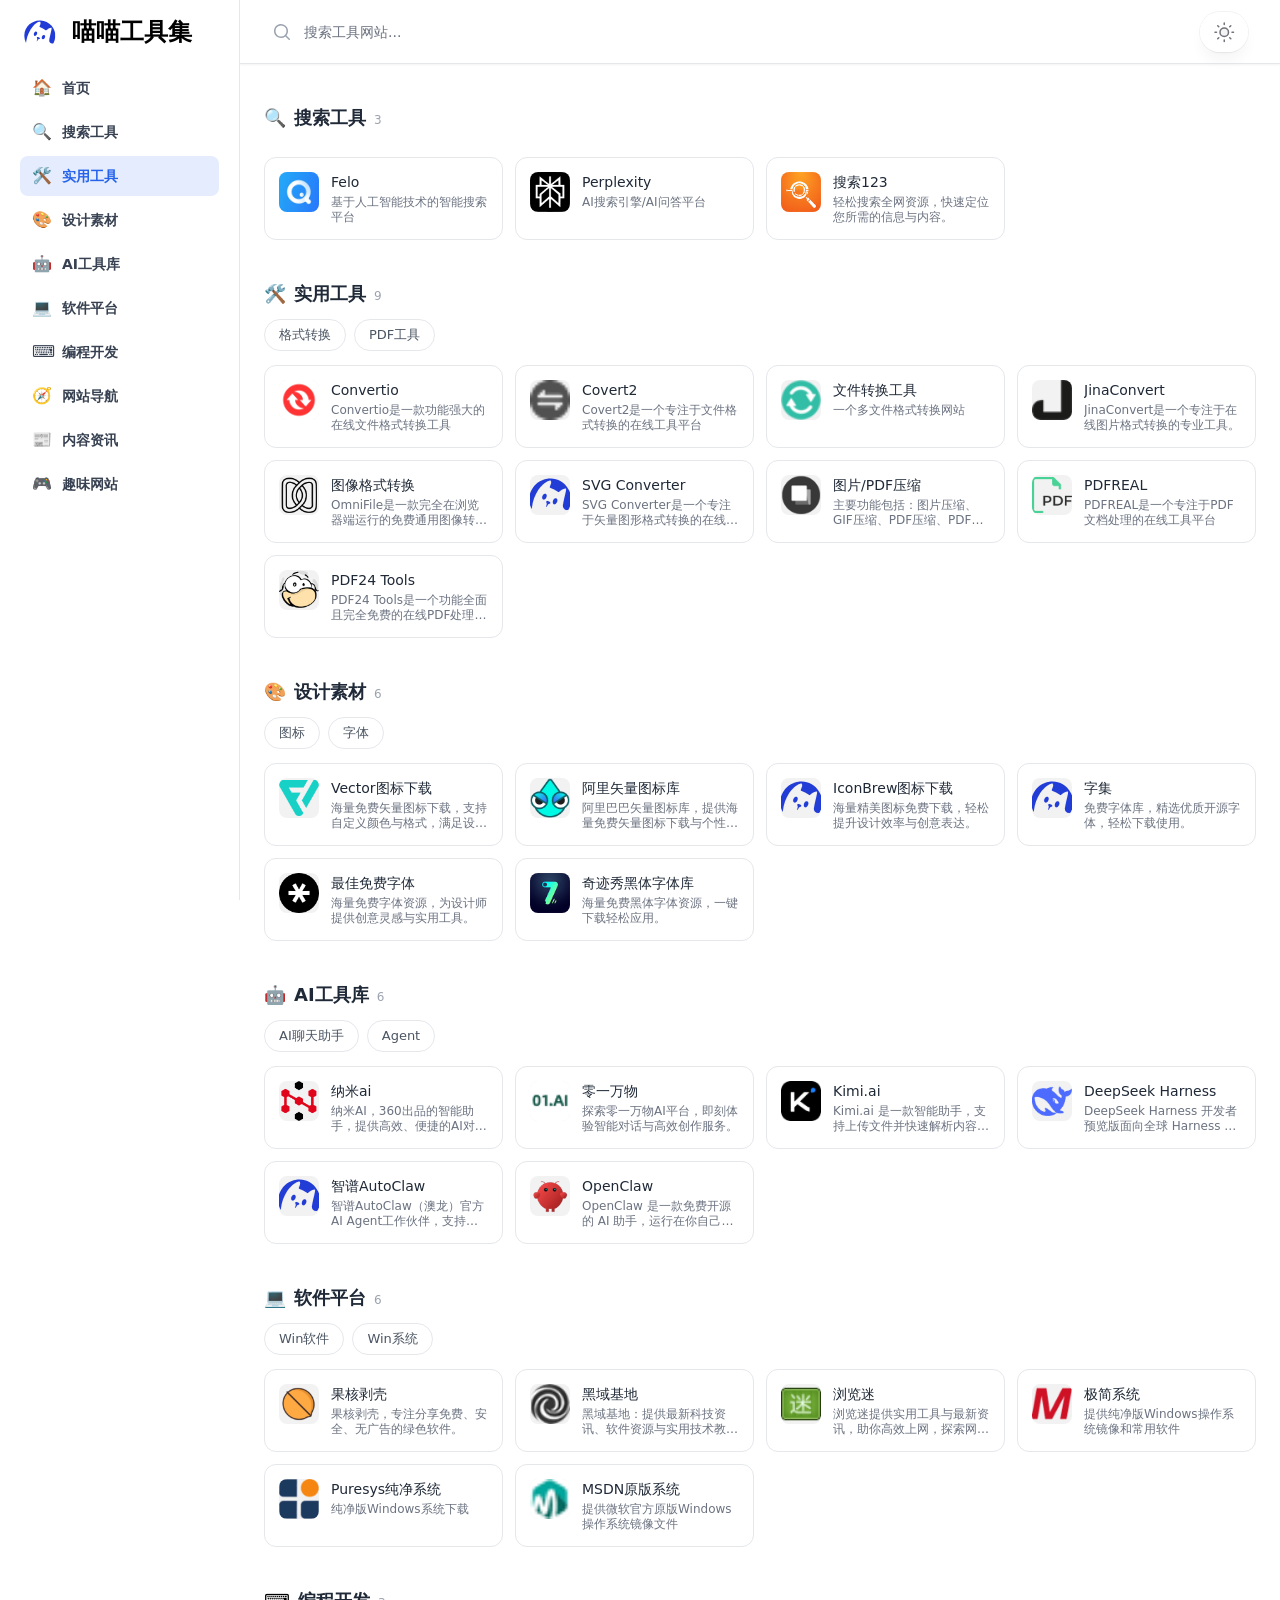
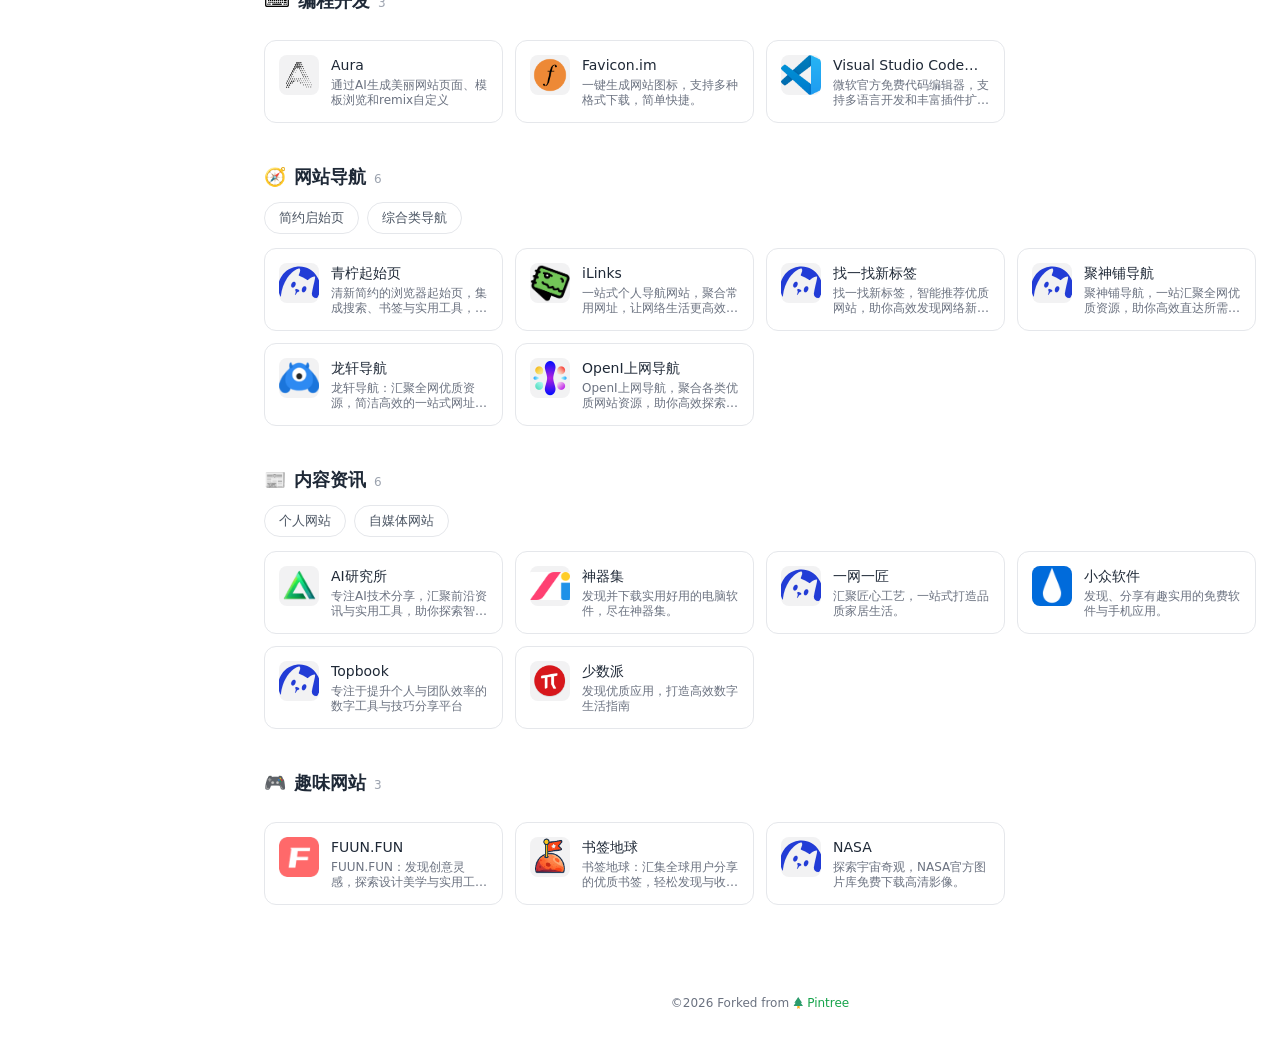
==== index.html @ f5cb2f94 "UPDATA UPDATA" ====
<!DOCTYPE html>
<html lang="zh-CN" class="h-full dark:pintree-bg-gray-900 bg-white">

<head>
  <meta charset="UTF-8">
  <meta name="viewport" content="width=device-width, initial-scale=1.0">
  <title>喵喵工具集 - 精选全网优质工具网站，告别低效搜索</title>
  <meta name="keywords" content="喵喵工具集">
  <meta name="description"
    content="喵喵工具集是一站式多功能平台，集文件转换、PDF编辑、AI工具、图片处理等功能于一体。简洁易用的界面，满足工作、学习、生活需求，快速找到所需，提升效率。无论是日常办公、创意设计还是娱乐休闲，都能轻松搞定，助力你高效完成任务，享受便捷生活！">
  <meta name="author" content="Cheng">
  <meta name="robots" content="index, follow">
  <link rel="canonical" href="https://www.meowtool.com/miaonav">

  <!-- Facebook Meta Tags -->
  <meta property="og:url" content="https://www.meowtool.com/miaonav">
  <meta property="og:type" content="website">
  <meta property="og:title" content="喵喵工具集 - 精选全网优质工具网站，告别低效搜索">
  <meta property="og:description" content="喵喵工具集是一站式多功能平台，集文件转换、PDF编辑、AI工具、图片处理等功能于一体。简洁易用的界面，满足工作、学习、生活需求，快速找到所需，提升效率。无论是日常办公、创意设计还是娱乐休闲，都能轻松搞定，助力你高效完成任务，享受便捷生活！">
  <meta property="og:image" content="assets/og.webp">

  <!-- Twitter Meta Tags -->
  <meta name="twitter:card" content="summary_large_image">
  <meta property="twitter:domain" content="www.meowtool.com">
  <meta property="twitter:url" content="https://www.meowtool.com/miaonav">
  <meta name="twitter:title" content="喵喵工具集 - 精选全网优质工具网站，告别低效搜索">
  <meta name="twitter:description" content="喵喵工具集是一站式多功能平台，集文件转换、PDF编辑、AI工具、图片处理等功能于一体。简洁易用的界面，满足工作、学习、生活需求，快速找到所需，提升效率。无论是日常办公、创意设计还是娱乐休闲，都能轻松搞定，助力你高效完成任务，享受便捷生活！">
  <meta name="twitter:image" content="assets/og.webp">

  <!-- Favicon -->
  <link rel="apple-touch-icon" sizes="180x180" href="assets/favicon/apple-touch-icon.png">
  <link rel="icon" type="image/png" sizes="32x32" href="assets/favicon/favicon-32x32.png">
  <link rel="icon" type="image/png" sizes="16x16" href="assets/favicon/favicon-16x16.png">
  <link rel="mask-icon" href="assets/favicon/favicon-32x32.png" color="#0b0b0f">

  <!-- Stylesheet -->
  <link rel="stylesheet" href="css/tailwind.css?v=3">
  <link rel="stylesheet" href="css/styles.css?v=3">
  
 <!-- Umami统计工具 -->
 <script defer src="https://cloud.umami.is/script.js" data-website-id="9ede9a8f-ca48-47df-98f1-290ac0d8838a"></script>
    
 <!-- 谷歌分析（Google Analytics）-Google tag (gtag.js) -->
 <script async src="https://www.googletagmanager.com/gtag/js?id=G-0HCEG57KZN"></script>
 <script>
      window.dataLayer = window.dataLayer || [];
      function gtag(){dataLayer.push(arguments);}
      gtag('js', new Date());
    
      gtag('config', 'G-0HCEG57KZN');
 </script>
 <!-- Microsoft Clarity统计工具 -->
 <script type="text/javascript">
        (function(c,l,a,r,i,t,y){
            c[a]=c[a]||function(){(c[a].q=c[a].q||[]).push(arguments)};
            t=l.createElement(r);t.async=1;t.src="https://www.clarity.ms/tag/"+i;
            y=l.getElementsByTagName(r)[0];y.parentNode.insertBefore(t,y);
        })(window, document, "clarity", "script", "xv76z155m7");
 </script>
</head>


<body class="h-full dark:pintree-bg-gray-900 bg-white">

  <div>
    <!-- Mobile Off-Canvas Menu -->
    <div id="off-canvas-menu" class="relative z-50 lg:hidden hidden" role="dialog" aria-modal="true">
      <div id="off-canvas-backdrop"
        class="fixed inset-0 bg-gray-900/80 opacity-0 transition-opacity ease-linear duration-300"></div>
      <div class="fixed inset-0 flex">
        <div id="off-canvas-content"
          class="relative mr-16 flex w-full max-w-xs flex-1 -translate-x-full transition ease-in-out duration-300 transform">
          <!-- Close button for the off-canvas menu -->
          <div class="absolute left-full top-0 flex w-16 justify-center pt-5">
            <button id="close-sidebar-button" type="button" class="-m-2.5 p-2.5">
              <span class="sr-only">Close sidebar</span>
              <svg class="h-6 w-6 text-white" fill="none" viewBox="0 0 24 24" stroke-width="1.5" stroke="currentColor"
                aria-hidden="true">
                <path stroke-linecap="round" stroke-linejoin="round" d="M6 18L18 6M6 6l12 12" />
              </svg>
            </button>
          </div>

          <!-- Off-canvas Sidebar content -->
          <div class="flex grow flex-col gap-y-5 overflow-y-auto bg-white dark:pintree-bg-gray-900 px-6 pb-4">
            <div class="flex h-16 shrink-0 items-center">
              <img class="pl-2 h-8 w-auto" src="assets/logo.svg" alt="喵喵工具集" loading="lazy" decoding="async">
              <a href="" class="ml-4 font-extrabold text-2xl dark:text-white">喵喵工具集</a>
            </div>
            <div id="sidebar-2" class="flex flex-1 flex-col">
              <ul id="navigation-mobile" class="space-y-1">
                <!-- Mobile navigation items will be injected here -->
              </ul>
            </div>
          </div>
        </div>
      </div>
    </div>

    <!-- Static Sidebar for Desktop -->
    <div class="hidden lg:fixed lg:inset-y-0 lg:z-50 lg:flex lg:w-60 lg:flex-col">
      <div
        class="flex flex-col border-r border-gray-200 dark:pintree-border-gray-800 bg-white px-4 h-full font-semibold dark:pintree-bg-gray-900">
        <div class="flex p-0 h-16 shrink-0 items-center">
          <img class="pl-2 h-8 w-auto" src="assets/logo.svg" alt="喵喵工具集" loading="lazy" decoding="async">
          <a href="" class="ml-4 font-extrabold text-2xl dark:text-white">喵喵工具集</a>
        </div>
        <div class="flex flex-1 flex-col overflow-y-auto no-scrollbar p-1 cursor-pointer">
          <div id="sidebar" class="flex flex-1 flex-col">
            <ul id="navigation" class="space-y-1">
              <!-- Navigation items will be inserted here -->
            </ul>
          </div>
        </div>
      </div>
    </div>

    <!-- Main Content Area -->
    <div class="lg:pl-60 dark:pintree-bg-gray-900 flex flex-col min-h-screen">
      <div
        class="items-center justify-between sticky top-0 z-40 flex h-16 shrink-0 gap-x-4 border-b border-gray-200 dark:pintree-border-gray-800 bg-white dark:pintree-bg-gray-900 px-4 shadow-sm sm:gap-x-6 sm:px-6 lg:px-8">
        <div class="h-full items-center flex flex-1 gap-x-4 self-stretch lg:gap-x-6 justify-between">
          <div class="flex gap-x-4 justify-between items-center">
            <!-- Mobile hamburger button -->
            <button id="open-sidebar-button" type="button" class="lg:hidden -m-2.5 p-2.5" aria-label="打开菜单">
              <svg class="h-6 w-6 text-gray-700 dark:text-gray-400" fill="none" viewBox="0 0 24 24" stroke-width="1.5"
                stroke="currentColor" aria-hidden="true">
                <path stroke-linecap="round" stroke-linejoin="round" d="M3.75 6.75h16.5M3.75 12h16.5m-16.5 5.25h16.5" />
              </svg>
            </button>
            <img class="pl-2 h-8 w-auto lg:hidden" src="assets/logo.svg" alt="喵喵工具集" loading="lazy" decoding="async">
            <div class="hidden lg:block relative w-72 h-full items-center justify-between">
              <button id="searchButton" class="absolute h-full text-gray-400 rounded">
                <svg class="pointer-events-none absolute inset-y-0 left-0 h-full w-5 text-gray-400" viewBox="0 0 20 20"
                  fill="currentColor" aria-hidden="true">
                  <path fill-rule="evenodd"
                    d="M9 3.5a5.5 5.5 0 100 11 5.5 5.5 0 000-11zM2 9a7 7 0 1112.452 4.391l3.328 3.329a.75.75 0 11-1.06 1.06l-3.329-3.328A7 7 0 012 9z"
                    clip-rule="evenodd"></path>
                </svg>
              </button>
              <input id="searchInput" type="search"
                class="text-sm text-gray-900 dark:text-gray-400 pl-8 h-full border-0 focus:outline-none focus:ring-0 dark:pintree-bg-gray-900"
                placeholder="搜索工具网站...">
              <button id="clearSearchButton" class="text-sm text-gray-500 mr-4 rounded hidden">清空</button>
            </div>
          </div>
          <a href="" class="lg:hidden ml-4 font-extrabold text-2xl dark:text-white">喵喵工具集</a>
          <div class="relative">
            <button id="themeToggleButton" type="button" aria-label="Switch theme"
              class="group rounded-full bg-white/90 px-3 py-2 shadow-lg shadow-zinc-800/5 ring-1 ring-zinc-900/5 backdrop-blur transition dark:pintree-bg-gray-900 dark:ring-white/10 dark:hover:ring-white/20">
              <svg id="sunIcon" viewBox="0 0 24 24" stroke-width="1.5" stroke-linecap="round" stroke-linejoin="round"
                aria-hidden="true"
                class="h-6 w-6 fill-zinc-100 stroke-zinc-500 transition group-hover:fill-zinc-200 group-hover:stroke-zinc-700 dark:hidden [@media(prefers-color-scheme:dark)]:fill-blue-50 [@media(prefers-color-scheme:dark)]:stroke-blue-500 [@media(prefers-color-scheme:dark)]:group-hover:fill-blue-50 [@media(prefers-color-scheme:dark)]:group-hover:stroke-blue-600">
                <path
                  d="M8 12.25A4.25 4.25 0 0 1 12.25 8v0a4.25 4.25 0 0 1 4.25 4.25v0a4.25 4.25 0 0 1-4.25 4.25v0A4.25 4.25 0 0 1 8 12.25v0Z">
                </path>
                <path
                  d="M12.25 3v1.5M21.5 12.25H20M18.791 18.791l-1.06-1.06M18.791 5.709l-1.06 1.06M12.25 20v1.5M4.5 12.25H3M6.77 6.77 5.709 5.709M6.77 17.73l-1.061 1.061"
                  fill="none"></path>
              </svg>
              <svg id="moonIcon" viewBox="0 0 24 24" aria-hidden="true"
                class="hidden h-6 w-6 fill-zinc-700 stroke-zinc-500 transition dark:block [@media(prefers-color-scheme:dark)]:group-hover:stroke-zinc-400 [@media_not_(prefers-color-scheme:dark)]:fill-blue-400/10 [@media_not_(prefers-color-scheme:dark)]:stroke-blue-500">
                <path
                  d="M17.25 16.22a6.937 6.937 0 0 1-9.47-9.47 7.451 7.451 0 1 0 9.47 9.47ZM12.75 7C17 7 17 2.75 17 2.75S17 7 21.25 7C17 7 17 11.25 17 11.25S17 7 12.75 7Z"
                  stroke-width="1.5" stroke-linecap="round" stroke-linejoin="round"></path>
              </svg>
            </button>
          </div>
        </div>
      </div>

      <!-- Main content area -->
      <main class="mt-4 dark:pintree-bg-gray-900 flex-grow">
        <div id="loading-spinner" class="flex justify-center items-center h-full">
          <div class="loader ease-linear rounded-full border-2 border-t-2 border-gray-400 h-6 w-6"></div>
        </div>
        <div id="breadcrumbs" class="mt-2 px-6 text-sm text-gray-400 dark:text-gray-500 flex justify-between items-center">
          <div id="breadcrumbs-path" class="">
            <!-- Breadcrumbs will be inserted here -->
          </div>
          <button id="back-home-button" class="hidden shrink-0 ml-4 text-main-500 hover:underline">← 返回首页</button>
        </div>
        <div id="bookmarks" class="p-6">
          <!-- Sections / detail pages will be inserted here -->
        </div>
      </main>

      <!-- Footer -->
      <footer class="bg-white w-full dark:pintree-bg-gray-900">
        <div class="mx-auto px-6 py-6 lg:px-8">
          <div>
            <p class="text-center text-xs leading-5 text-gray-500 dark:text-gray-400 flex justify-center items-center">
              &copy; <span id="currentYear"></span>&nbsp;Forked from
              <a href="https://pintree.io" class="text-green-600 hover:text-green-500 flex items-center ml-1"
                target="_blank">
                <svg width="10" height="12" viewBox="0 0 10 12" fill="none" xmlns="http://www.w3.org/2000/svg"
                  class="inline-block mr-1">
                  <g clip-path="url(#clip0_421_47774)">
                    <path d="M4.27777 9.11133H6.6111V12.0002L5.44444 10.8783L4.27777 12.0002V9.11133Z" fill="#FCB11E" />
                    <path
                      d="M9.05557 5.72222L5.22223 0L1.3889 5.72222H2.68634L0.444458 9.11111H10L7.75813 5.72222H9.05557Z"
                      fill="#2D9C6C" />
                  </g>
                  <defs>
                    <clipPath id="clip0_421_47774">
                      <rect width="9.55556" height="12" fill="white" transform="translate(0.444458)" />
                    </clipPath>
                  </defs>
                </svg>
                Pintree
              </a>
            </p>
          </div>
        </div>
      </footer>
    </div>
  </div>

  <script>
    /* ================= 全局状态 ================= */
    let topLevelData = null;
    let currentPage = 'home';        // 'home' | 'detail' | 'search'
    let sectionObserver = null;
    const PREVIEW_LIMIT = 18;

    const CATEGORY_ICONS = {
      '搜索工具': '🔍', '实用工具': '🛠️', '设计素材': '🎨', 'AI工具库': '🤖',
      '软件平台': '💻', '编程开发': '⌨️', '网站导航': '🧭', '内容资讯': '📰', '趣味网站': '🎮'
    };

    /* ================= 数据工具函数 ================= */
    // 递归收集文件夹下所有层级的链接
    function collectLinks(folder) {
      const links = [];
      for (const child of folder.children || []) {
        if (child.type === 'link') links.push(child);
        else if (child.type === 'folder') links.push(...collectLinks(child));
      }
      return links;
    }

    function subFolders(folder) {
      return (folder.children || []).filter(c => c.type === 'folder');
    }

    /* ================= 卡片组件 ================= */
    function createSiteCard(link) {
      const card = document.createElement('a');
      card.href = link.url;
      card.target = '_blank';
      card.rel = 'noopener';
      card.className = 'mn-card';
      if (link.description) card.title = link.description;

      const icon = document.createElement('img');
      icon.src = link.icon || 'assets/default-icon.svg';
      icon.alt = link.title;
      icon.loading = 'lazy';
      icon.decoding = 'async';
      icon.className = 'mn-card-icon';
      icon.onerror = () => { icon.src = 'assets/default-icon.svg'; };

      const content = document.createElement('div');
      content.className = 'mn-card-content';

      const title = document.createElement('div');
      title.className = 'mn-card-title';
      title.innerText = link.title;

      content.appendChild(title);
      if (link.description) {
        const desc = document.createElement('p');
        desc.className = 'mn-card-desc';
        desc.innerText = link.description;
        content.appendChild(desc);
      }

      card.appendChild(icon);
      card.appendChild(content);
      return card;
    }

    /* ================= 侧边栏（首页 + 一级分类锚点） ================= */
    function buildSidebarNav() {
      const buildList = (ul) => {
        ul.innerHTML = '';

        // 首页
        const homeItem = document.createElement('li');
        homeItem.className = 'mn-nav-item';
        homeItem.dataset.index = '-1';
        homeItem.innerHTML = '<span class="mn-nav-icon">🏠</span><span class="mn-nav-text">首页</span>';
        homeItem.onclick = () => { closeMobileMenu(); goHome(); };
        ul.appendChild(homeItem);

        // 一级分类
        topLevelData.forEach((cat, i) => {
          const item = document.createElement('li');
          item.className = 'mn-nav-item';
          item.dataset.index = String(i);
          const iconChar = CATEGORY_ICONS[cat.title] || '📁';
          item.innerHTML = `<span class="mn-nav-icon">${iconChar}</span><span class="mn-nav-text"></span>`;
          item.querySelector('.mn-nav-text').innerText = cat.title;
          item.onclick = () => { closeMobileMenu(); goToCategory(i); };
          ul.appendChild(item);
        });
      };

      buildList(document.getElementById('navigation'));
      buildList(document.getElementById('navigation-mobile'));
    }

    function highlightNav(index) {
      document.querySelectorAll('.mn-nav-item').forEach(el => {
        el.classList.toggle('active', el.dataset.index === String(index));
      });
    }

    function goHome() {
      if (currentPage !== 'home') {
        renderHome();
      }
      window.scrollTo({ top: 0, behavior: 'smooth' });
      highlightNav(-1);
    }

    function goToCategory(index) {
      if (currentPage !== 'home') renderHome();
      const section = document.getElementById('cat-' + index);
      if (section) section.scrollIntoView({ behavior: 'smooth', block: 'start' });
      highlightNav(index);
    }

    function closeMobileMenu() {
      // 若移动端菜单处于打开状态则关闭（closeSidebar 定义于下方菜单逻辑中）
      if (typeof closeSidebar === 'function') closeSidebar();
    }

    /* ================= 首页：分类区块平铺 ================= */
    function renderHome() {
      currentPage = 'home';
      const container = document.getElementById('bookmarks');
      container.innerHTML = '';
      document.getElementById('breadcrumbs').style.display = 'none';
      document.getElementById('back-home-button').classList.add('hidden');
      document.getElementById('clearSearchButton').classList.add('hidden');

      topLevelData.forEach((cat, i) => {
        container.appendChild(buildCategorySection(cat, i));
      });

      initSectionObserver();
    }

    function buildCategorySection(cat, index) {
      const section = document.createElement('section');
      section.className = 'mn-section';
      section.id = 'cat-' + index;

      // 状态：当前选中的二级 / 三级标签
      const state = { activeTag: null, activeSub: null };

      // ---- 标题 ----
      const header = document.createElement('div');
      header.className = 'mn-section-header';
      const iconChar = CATEGORY_ICONS[cat.title] || '📁';
      header.innerHTML = `<span class="mn-section-icon">${iconChar}</span><h2 class="mn-section-title"></h2>
        <span class="mn-section-count">${collectLinks(cat).length}</span>`;
      header.querySelector('.mn-section-title').innerText = cat.title;
      section.appendChild(header);

      // ---- 二级标签行 + 查看更多 ----
      const tagsRow = document.createElement('div');
      tagsRow.className = 'mn-tags-row';

      const tagsBox = document.createElement('div');
      tagsBox.className = 'mn-tags';
      tagsRow.appendChild(tagsBox);

      const viewMore = document.createElement('button');
      viewMore.className = 'mn-view-more';
      viewMore.innerHTML = '查看更多 <span aria-hidden="true">→</span>';
      viewMore.onclick = () => {
        const path = [cat];
        if (state.activeTag) path.push(state.activeTag);
        if (state.activeSub) path.push(state.activeSub);
        showDetail(path);
      };
      tagsRow.appendChild(viewMore);
      section.appendChild(tagsRow);

      // ---- 三级联动标签行 ----
      const subRow = document.createElement('div');
      subRow.className = 'mn-subtags-row';
      const subTagsBox = document.createElement('div');
      subTagsBox.className = 'mn-tags';
      subRow.appendChild(subTagsBox);
      section.appendChild(subRow);

      // ---- 卡片网格 ----
      const grid = document.createElement('div');
      grid.className = 'mn-grid';
      section.appendChild(grid);

      // 渲染当前筛选范围的卡片（前 18 条）
      function currentLinks() {
        if (state.activeSub) return collectLinks(state.activeSub);
        if (state.activeTag) return collectLinks(state.activeTag);
        return collectLinks(cat);
      }

      function renderGrid() {
        const links = currentLinks();
        grid.innerHTML = '';
        links.slice(0, PREVIEW_LIMIT).forEach(l => grid.appendChild(createSiteCard(l)));
        viewMore.style.display = links.length > PREVIEW_LIMIT ? '' : 'none';
      }

      function renderSubTags() {
        subTagsBox.innerHTML = '';
        const subs = state.activeTag ? subFolders(state.activeTag) : [];
        if (subs.length === 0) {
          subRow.classList.remove('open');
          return;
        }
        subs.forEach(sub => {
          const btn = document.createElement('button');
          btn.className = 'mn-tag sub' + (state.activeSub === sub ? ' active' : '');
          btn.innerText = sub.title;
          btn.onclick = () => {
            state.activeSub = state.activeSub === sub ? null : sub;
            renderSubTags();
            renderGrid();
          };
          subTagsBox.appendChild(btn);
        });
        subRow.classList.add('open');
      }

      // 二级标签
      subFolders(cat).forEach(folder => {
        const btn = document.createElement('button');
        btn.className = 'mn-tag';
        btn.innerText = folder.title;
        btn.onclick = () => {
          if (state.activeTag === folder) {
            state.activeTag = null;
            state.activeSub = null;
          } else {
            state.activeTag = folder;
            state.activeSub = null;
          }
          tagsBox.querySelectorAll('.mn-tag').forEach(t => t.classList.remove('active'));
          if (state.activeTag) btn.classList.add('active');
          renderSubTags();
          renderGrid();
        };
        tagsBox.appendChild(btn);
      });

      renderGrid();
      return section;
    }

    /* ================= 滚动联动高亮 ================= */
    function initSectionObserver() {
      if (sectionObserver) sectionObserver.disconnect();
      sectionObserver = new IntersectionObserver(entries => {
        if (currentPage !== 'home') return;
        entries.forEach(entry => {
          if (entry.isIntersecting) {
            const index = parseInt(entry.target.id.replace('cat-', ''), 10);
            if (!isNaN(index)) highlightNav(index);
          }
        });
      }, { rootMargin: '-30% 0px -60% 0px' });

      document.querySelectorAll('.mn-section').forEach(s => sectionObserver.observe(s));
    }

    /* ================= 详情页：递归展开 + 定位最低一级 ================= */
    function showDetail(path) {
      currentPage = 'detail';
      closeMobileMenu();

      const container = document.getElementById('bookmarks');
      container.innerHTML = '';
      if (sectionObserver) sectionObserver.disconnect();

      // 面包屑
      const crumbs = document.getElementById('breadcrumbs');
      crumbs.style.display = 'flex';
      const crumbsPath = document.getElementById('breadcrumbs-path');
      crumbsPath.innerHTML = '';

      const homeCrumb = document.createElement('span');
      homeCrumb.className = 'cursor-pointer hover:underline';
      homeCrumb.innerText = '首页';
      homeCrumb.onclick = goHome;
      crumbsPath.appendChild(homeCrumb);

      path.forEach((node, idx) => {
        const sep = document.createElement('span');
        sep.innerText = ' > ';
        crumbsPath.appendChild(sep);

        const crumb = document.createElement('span');
        crumb.className = idx === path.length - 1
          ? 'text-gray-700 dark:text-gray-300 font-medium'
          : 'cursor-pointer hover:underline';
        crumb.innerText = node.title;
        if (idx < path.length - 1) {
          crumb.onclick = () => showDetail(path.slice(0, idx + 1));
        }
        crumbsPath.appendChild(crumb);
      });

      const backBtn = document.getElementById('back-home-button');
      backBtn.classList.remove('hidden');
      backBtn.onclick = goHome;

      // 标题
      const node = path[path.length - 1];
      const titleBar = document.createElement('div');
      titleBar.className = 'mn-detail-titlebar';
      titleBar.innerHTML = `<h2 class="mn-detail-title"></h2><span class="mn-section-count">${collectLinks(node).length} 个网站</span>`;
      titleBar.querySelector('.mn-detail-title').innerText = node.title;
      container.appendChild(titleBar);

      // 递归分组渲染，并记录最深的分组标题
      let deepest = { el: null, depth: -1 };

      function renderFolder(folder, parent, depth, labelPath) {
        const direct = (folder.children || []).filter(c => c.type === 'link');
        const subs = subFolders(folder);

        let target = parent;
        if (depth > 0) {
          const group = document.createElement('div');
          group.className = 'mn-group';

          const groupTitle = document.createElement('h3');
          groupTitle.className = 'mn-group-title';
          groupTitle.innerText = labelPath.join(' › ');
          group.appendChild(groupTitle);

          if (depth > deepest.depth) { deepest = { el: groupTitle, depth }; }
          group.dataset.depth = depth;

          const groupGrid = document.createElement('div');
          groupGrid.className = 'mn-grid';
          group.appendChild(groupGrid);

          parent.appendChild(group);
          target = groupGrid;
        } else if (direct.length > 0) {
          const topGrid = document.createElement('div');
          topGrid.className = 'mn-grid';
          topGrid.style.marginBottom = '1.5rem';
          parent.appendChild(topGrid);
          target = topGrid;
        }

        direct.forEach(l => target.appendChild(createSiteCard(l)));

        subs.forEach(sub => {
          renderFolder(sub, parent, depth + 1, labelPath.concat(sub.title));
        });
      }

      renderFolder(node, container, 0, [node.title]);

      // 定位到最低一级分组
      window.scrollTo({ top: 0 });
      if (deepest.el) {
        setTimeout(() => {
          deepest.el.scrollIntoView({ behavior: 'smooth', block: 'start' });
        }, 150);
      }

      // 侧边栏高亮该一级分类
      const catIndex = topLevelData.findIndex(c => c.title === path[0].title);
      if (catIndex >= 0) highlightNav(catIndex);
    }

    /* ================= 搜索（沿用原逻辑） ================= */
    function searchInData(data, query) {
      let results = [];
      data.forEach(item => {
        if (item.title && item.title.toLowerCase().includes(query)) {
          results.push(item);
        }
        if (item.children) {
          results = results.concat(searchInData(item.children, query));
        }
      });
      return results;
    }

    function searchBookmarks(query) {
      if (!topLevelData || !query.trim()) return;
      currentPage = 'search';
      if (sectionObserver) sectionObserver.disconnect();
      closeMobileMenu();

      const results = searchInData(topLevelData, query.toLowerCase());
      const links = results.filter(r => r.type === 'link');

      const container = document.getElementById('bookmarks');
      container.innerHTML = '';
      document.getElementById('breadcrumbs').style.display = 'none';
      document.getElementById('back-home-button').classList.add('hidden');
      document.getElementById('clearSearchButton').classList.remove('hidden');
      highlightNav(-1);

      if (links.length === 0) {
        showNoResultsMessage();
        return;
      }

      const titleBar = document.createElement('div');
      titleBar.className = 'mn-detail-titlebar';
      titleBar.innerHTML = `<h2 class="mn-detail-title">搜索 “${query}”</h2><span class="mn-section-count">${links.length} 个结果</span>`;
      container.appendChild(titleBar);

      const grid = document.createElement('div');
      grid.className = 'mn-grid';
      links.forEach(l => grid.appendChild(createSiteCard(l)));
      container.appendChild(grid);
    }

    function clearSearchResults() {
      document.getElementById('searchInput').value = '';
      document.getElementById('clearSearchButton').classList.add('hidden');
      renderHome();
      window.scrollTo({ top: 0 });
    }

    function showNoResultsMessage() {
      const container = document.getElementById('bookmarks');
      const messageContainer = document.createElement('div');
      messageContainer.className = 'flex flex-col items-center justify-center py-20';

      messageContainer.innerHTML = `
        <svg xmlns="http://www.w3.org/2000/svg" class="h-16 w-16 text-gray-400 dark:text-gray-600" fill="none" viewBox="0 0 24 24" stroke="currentColor">
          <path stroke-linecap="round" stroke-linejoin="round" stroke-width="2" d="M21 21l-4.35-4.35M17 10.5a6.5 6.5 0 11-13 0 6.5 6.5 0 0113 0z"/>
        </svg>
        <h2 class="text-gray-500 dark:text-gray-400 text-xl font-semibold mt-4">没有找到相关网站</h2>
        <p class="text-gray-400 dark:text-gray-500 mt-2 text-sm">换个关键词试试，或浏览左侧分类发现更多好东西！</p>`;
      container.appendChild(messageContainer);
    }

    /* ================= 移动端菜单 ================= */
    const offCanvasMenu = document.getElementById('off-canvas-menu');
    const offCanvasBackdrop = document.getElementById('off-canvas-backdrop');
    const offCanvasContent = document.getElementById('off-canvas-content');

    function openSidebar() {
      offCanvasMenu.classList.remove('hidden');
      setTimeout(() => {
        offCanvasBackdrop.classList.add('opacity-100');
        offCanvasContent.classList.add('translate-x-0');
      }, 10);
    }

    function closeSidebar() {
      offCanvasBackdrop.classList.remove('opacity-100');
      offCanvasContent.classList.remove('translate-x-0');
      setTimeout(() => {
        offCanvasMenu.classList.add('hidden');
      }, 300);
    }

    document.getElementById('open-sidebar-button').addEventListener('click', openSidebar);
    document.getElementById('close-sidebar-button').addEventListener('click', closeSidebar);
    offCanvasBackdrop.addEventListener('click', closeSidebar);

    /* ================= 搜索事件 ================= */
    document.getElementById('searchButton').addEventListener('click', () => {
      searchBookmarks(document.getElementById('searchInput').value);
    });
    document.getElementById('searchInput').addEventListener('keydown', function (event) {
      if (event.key === 'Enter') {
        searchBookmarks(event.target.value);
      }
    });
    document.getElementById('clearSearchButton').addEventListener('click', clearSearchResults);

    /* ================= 主题切换（沿用原逻辑） ================= */
    const themeToggleButton = document.getElementById('themeToggleButton');
    const sunIcon = document.getElementById('sunIcon');
    const moonIcon = document.getElementById('moonIcon');

    function applyDarkTheme() {
      document.documentElement.classList.add('dark');
      sunIcon.classList.add('hidden');
      moonIcon.classList.remove('hidden');
    }

    function applyLightTheme() {
      document.documentElement.classList.remove('dark');
      sunIcon.classList.remove('hidden');
      moonIcon.classList.add('hidden');
    }

    function toggleTheme() {
      if (document.documentElement.classList.contains('dark')) {
        applyLightTheme();
      } else {
        applyDarkTheme();
      }
    }

    themeToggleButton.addEventListener('click', toggleTheme);

    function applyColorTheme(theme) {
      if (theme === 'dark') applyDarkTheme();
      else applyLightTheme();
    }

    const prefersDarkTheme = window.matchMedia('(prefers-color-scheme: dark)').matches;
    applyColorTheme(prefersDarkTheme ? 'dark' : 'light');

    window.matchMedia('(prefers-color-scheme: dark)').addEventListener('change', (event) => {
      applyColorTheme(event.matches ? 'dark' : 'light');
    });

    /* ================= 数据加载（仅一次） ================= */
    document.addEventListener('DOMContentLoaded', () => {
      fetch('json/pintree.json')
        .then(response => response.json())
        .then(data => {
          document.getElementById('loading-spinner').style.display = 'none';
          topLevelData = data;

          buildSidebarNav();
          renderHome();

          // 恢复 hash 定位（如 #cat-2）
          const m = location.hash.match(/^#cat-(\d+)$/);
          if (m) {
            const idx = parseInt(m[1], 10);
            if (idx >= 0 && idx < topLevelData.length) {
              setTimeout(() => goToCategory(idx), 100);
            }
          }
        })
        .catch(error => {
          console.error('Error loading bookmarks:', error);
          document.getElementById('loading-spinner').style.display = 'none';
          document.getElementById('bookmarks').innerHTML =
            '<p class="text-center text-gray-500 py-20">数据加载失败，请确认通过本地 HTTP 服务（而非 file:// 直接双击）打开页面。</p>';
        });
    });
  </script>

  <script>
    document.addEventListener('DOMContentLoaded', (event) => {
      const yearElement = document.getElementById('currentYear');
      yearElement.textContent = new Date().getFullYear();
    });
  </script>

</body>

</html>
---- css/styles.css ----
@tailwind base;
@tailwind components;
@tailwind utilities;

.text-main-500{
  --tw-text-opacity: 1;
  color: rgba(37, 99, 235, var(--tw-text-opacity)) 
}
.dark{
  --tw-bg-opacity: 1;
  background-color: rgb(17 20 24 / var(--tw-bg-opacity));
}
.sidebar-active {
    --tw-bg-opacity: 0.2;
    /* background-color: rgba(243, 244, 246, var(--tw-bg-opacity)); bg-gray-100 */
    background-color: rgba(156, 163, 175, var(--tw-bg-opacity)); /* bg-gray-400 */
    --tw-text-opacity: 1;
    color: rgba(37, 99, 235, var(--tw-text-opacity)) /* text-indigo-500 */

  }

  .sidebar-active-dark {
    /* --tw-bg-opacity: 1; */
    /* background-color: rgb(31 41 55 / var(--tw-bg-opacity)); bg-gray-800 */
    /* --tw-text-opacity: 1; */
    /* color: rgba(255, 255, 255, var(--tw-text-opacity)) text-white */

  }

  .no-scrollbar::-webkit-scrollbar {
    display: none;
  }

  .no-scrollbar {
    -ms-overflow-style: none;  /* IE and Edge */
    scrollbar-width: none;  /* Firefox */
  }



  
  :root {
    --folderColor: #3B82F6;
    --paperColor: #ffffff;
  }
  
  .folder-card {
    transition: all 0.2s ease-in;
  }
  
  .folder__svg {
    width: 100px;
    height: 80px;
  }
  
  .folder__back {
    fill: #2563EB;
    rx: 10;
    ry: 10;
  }
  
  .paper-1 {
    fill: #e6e6e6;
    transition: all 0.3s ease-in-out;
    rx: 10;
    ry: 10;
  }

  .paper-2 {
    fill: #e6e6e6;
    transition: all 0.3s ease-in-out;
    rx: 10;
    ry: 10;
  }
  
  .paper-1:nth-child(2) {
    fill: #f2f2f2;
  }
  
  .paper-1:nth-child(3) {
    fill: #ffffff;
  }

  .paper-2:nth-child(2) {
    fill: #f2f2f2;
  }
  
  .paper-2:nth-child(3) {
    fill: #ffffff;
  }
  
  .folder__front {
    fill: var(--folderColor);
    rx: 10;
    ry: 10;
    transform-origin: bottom;
    transition: all 0.3s ease-in-out;
  }
  
  .folder-card:hover {
    transform: translateY(-5px);
  }
  
  .folder-card:hover .paper-1 {
    y: 12;
    transform: translateY(0%);
  }

  .folder-card:hover .paper-2 {
    y: 22;
    transform: translateY(0%);
  }
  
  .folder-card:hover .folder__front {
    rx: 13;
    ry: 13;
    y: 10; height:80;
    transform: skewY(0deg) scaleY(0.6);
  }
  
  .folder-card:hover .folder__front.right {
    rx: 13;
    ry: 13;
    y: 0; height:80;
    transform: skewY(0deg) scaleY(0.6);
  }

  .loader {
    border-top-color: #2563EB; /* You can change this color as needed */
    -webkit-animation: spin 1s linear infinite;
    animation: spin 1s linear infinite;
  }

  @-webkit-keyframes spin {
    0% {
      -webkit-transform: rotate(0deg);
    }
    100% {
      -webkit-transform: rotate(360deg);
    }
  }

  @keyframes spin {
    0% {
      transform: rotate(0deg);
    }
    100% {
      transform: rotate(360deg);
    }
  }

.card-icon-bg{
  background-color: rgb(129 132 138 / 10%);
}


  .dark\:pintree-bg-gray-900:is(.dark *) {
    --tw-bg-opacity: 1;
    background-color: rgb(17 20 24 / var(--tw-bg-opacity));
  }
  .dark\:pintree-bg-gray-800:is(.dark *) {
    --tw-bg-opacity: 1;
    background-color: rgb(34 37 42 / var(--tw-bg-opacity));
  }
  .dark\:pintree-bg-gray-700:is(.dark *) {
    --tw-bg-opacity: 1;
    background-color: rgb(39 42 48 / var(--tw-bg-opacity));
  }
  .dark\:pintree-bg-gray-600:is(.dark *) {
    --tw-bg-opacity: 1;
    background-color: rgb(45 49 57 / var(--tw-bg-opacity));
  }


  .dark\:hover\:pintree-bg-gray-900:hover:is(.dark *) {
    --tw-bg-opacity: 1;
    background-color: rgb(17 20 24 / var(--tw-bg-opacity));
  }
  .dark\:hover\:pintree-bg-gray-800:hover:is(.dark *) {
    --tw-bg-opacity: 1;
    background-color: rgb(34 37 42 / var(--tw-bg-opacity));
  }
  .dark\:hover\:pintree-bg-gray-700:hover:is(.dark *) {
    --tw-bg-opacity: 1;
    background-color: rgb(39 42 48 / var(--tw-bg-opacity));
  }
  .dark\:hover\:pintree-bg-gray-600:hover:is(.dark *) {
    --tw-bg-opacity: 1;
    background-color: rgb(45 49 57 / var(--tw-bg-opacity));
  }


  .dark\:pintree-border-gray-900:is(.dark *) {
    --tw-bg-opacity: 1;
    border-color: rgb(17 20 24 / var(--tw-bg-opacity));
  }
  .dark\:pintree-border-gray-800:is(.dark *) {
    --tw-bg-opacity: 1;
    border-color: rgb(34 37 42 / var(--tw-bg-opacity));
  }
  .dark\:pintree-border-gray-700:is(.dark *) {
    --tw-bg-opacity: 1;
    border-color: rgb(39 42 48 / var(--tw-bg-opacity));
  }
  .dark\:pintree-border-gray-600:is(.dark *) {
    --tw-bg-opacity: 1;
    border-color: rgb(45 49 57 / var(--tw-bg-opacity));
  }


  .dark\:pintree-ring-gray-900:is(.dark *) {
    --tw-bg-opacity: 1;
    --tw-ring-color: rgb(17 20 24 / var(--tw-bg-opacity));
  }
  .dark\:pintree-ring-gray-800:is(.dark *) {
    --tw-bg-opacity: 1;
    --tw-ring-color: rgb(34 37 42 / var(--tw-bg-opacity));
  }
  .dark\:pintree-ring-gray-700:is(.dark *) {
    --tw-bg-opacity: 1;
    --tw-ring-color: rgb(39 42 48 / var(--tw-bg-opacity));
  }
  .dark\:pintree-ring-gray-600:is(.dark *) {
    --tw-bg-opacity: 1;
    --tw-ring-color: rgb(45 49 57 / var(--tw-bg-opacity));
  }


  /* ================================================
     迷鹿风格改造新增样式（section / 标签 / 卡片 / 详情页）
     ================================================ */

  /* ---- 侧边栏导航项 ---- */
  .mn-nav-item {
    display: flex;
    align-items: center;
    gap: 0.625rem;
    padding: 0.5rem 0.75rem;
    border-radius: 0.5rem;
    font-size: 0.875rem;
    font-weight: 600;
    line-height: 1.5;
    color: rgb(55 65 81);
    cursor: pointer;
    transition: background-color .15s, color .15s;
  }

  .mn-nav-item:hover {
    background-color: rgb(249 250 251);
    color: #2563EB;
  }

  .mn-nav-item.active {
    background-color: rgba(37, 99, 235, 0.12);
    color: #2563EB;
  }

  .mn-nav-icon {
    font-size: 1rem;
    width: 1.25rem;
    text-align: center;
    flex-shrink: 0;
  }

  .mn-nav-text {
    white-space: nowrap;
    overflow: hidden;
    text-overflow: ellipsis;
  }

  .dark .mn-nav-item {
    color: rgb(156 163 175);
  }

  .dark .mn-nav-item:hover {
    background-color: rgb(34 37 42);
    color: #60A5FA;
  }

  .dark .mn-nav-item.active {
    background-color: rgba(96, 165, 250, 0.15);
    color: #60A5FA;
  }

  /* ---- 分类区块 ---- */
  .mn-section {
    margin-bottom: 2.5rem;
    scroll-margin-top: 5rem;
  }

  .mn-section-header {
    display: flex;
    align-items: baseline;
    gap: 0.5rem;
    margin-bottom: 0.75rem;
  }

  .mn-section-icon {
    font-size: 1.125rem;
  }

  .mn-section-title {
    font-size: 1.125rem;
    font-weight: 600;
    color: rgb(31 41 55);
  }

  .dark .mn-section-title {
    color: rgb(229 231 235);
  }

  .mn-section-count {
    font-size: 0.75rem;
    color: rgb(156 163 175);
    font-weight: 400;
  }

  /* ---- 标签行 ---- */
  .mn-tags-row {
    display: flex;
    align-items: center;
    gap: 0.75rem;
    margin-bottom: 0.875rem;
  }

  .mn-tags {
    display: flex;
    gap: 0.5rem;
    overflow-x: auto;
    flex: 1;
    min-width: 0;
    -ms-overflow-style: none;
    scrollbar-width: none;
  }

  .mn-tags::-webkit-scrollbar {
    display: none;
  }

  .mn-tag {
    flex-shrink: 0;
    padding: 0.3125rem 0.875rem;
    border-radius: 9999px;
    border: 1px solid rgb(229 231 235);
    background: #ffffff;
    color: rgb(75 85 99);
    font-size: 0.8125rem;
    line-height: 1.25rem;
    cursor: pointer;
    transition: all .15s;
    white-space: nowrap;
  }

  .mn-tag:hover {
    border-color: #2563EB;
    color: #2563EB;
  }

  .mn-tag.active {
    background: #2563EB;
    border-color: #2563EB;
    color: #ffffff;
  }

  .dark .mn-tag {
    background: rgb(34 37 42);
    border-color: rgb(45 49 57);
    color: rgb(156 163 175);
  }

  .dark .mn-tag:hover {
    border-color: #60A5FA;
    color: #60A5FA;
  }

  .dark .mn-tag.active {
    background: #2563EB;
    border-color: #2563EB;
    color: #ffffff;
  }

  /* ---- 三级联动标签行（展开动画） ---- */
  .mn-subtags-row {
    max-height: 0;
    overflow: hidden;
    transition: max-height .25s ease, margin-bottom .25s ease;
  }

  .mn-subtags-row.open {
    max-height: 3.25rem;
    margin-bottom: 0.875rem;
  }

  .mn-subtags-row .mn-tag {
    padding: 0.25rem 0.75rem;
    font-size: 0.75rem;
  }

  /* ---- 查看更多按钮（固定行尾） ---- */
  .mn-view-more {
    flex-shrink: 0;
    display: inline-flex;
    align-items: center;
    gap: 0.25rem;
    font-size: 0.8125rem;
    font-weight: 500;
    color: #2563EB;
    background: none;
    border: none;
    cursor: pointer;
    padding: 0.3125rem 0;
    white-space: nowrap;
  }

  .mn-view-more:hover {
    color: #1D4ED8;
    text-decoration: underline;
  }

  .dark .mn-view-more {
    color: #60A5FA;
  }

  .dark .mn-view-more:hover {
    color: #93C5FD;
  }

  /* ---- 卡片网格 ---- */
  .mn-grid {
    display: grid;
    grid-template-columns: repeat(auto-fill, minmax(210px, 1fr));
    gap: 0.75rem;
  }

  .mn-card {
    display: flex;
    align-items: flex-start;
    gap: 0.75rem;
    padding: 0.875rem;
    background: #ffffff;
    border: 1px solid rgb(229 231 235);
    border-radius: 0.75rem;
    cursor: pointer;
    text-decoration: none;
    transition: box-shadow .15s ease, transform .15s ease, border-color .15s ease;
  }

  .mn-card:hover {
    box-shadow: 0 6px 16px rgba(0, 0, 0, 0.08);
    transform: translateY(-2px);
    border-color: rgba(37, 99, 235, 0.4);
  }

  .dark .mn-card {
    background: rgb(34 37 42);
    border-color: rgb(45 49 57);
  }

  .dark .mn-card:hover {
    box-shadow: 0 6px 16px rgba(0, 0, 0, 0.35);
    border-color: rgba(96, 165, 250, 0.35);
  }

  .mn-card-icon {
    width: 40px;
    height: 40px;
    border-radius: 0.5rem;
    background-color: rgb(129 132 138 / 10%);
    object-fit: contain;
    flex-shrink: 0;
  }

  .mn-card-content {
    flex: 1;
    min-width: 0;
    display: flex;
    flex-direction: column;
  }

  .mn-card-title {
    font-size: 0.875rem;
    font-weight: 500;
    color: rgb(31 41 55);
    white-space: nowrap;
    overflow: hidden;
    text-overflow: ellipsis;
  }

  .dark .mn-card-title {
    color: rgb(229 231 235);
  }

  .mn-card-desc {
    font-size: 0.75rem;
    color: rgb(107 114 128);
    line-height: 1.25;
    margin-top: 2px;
    display: -webkit-box;
    -webkit-line-clamp: 2;
    -webkit-box-orient: vertical;
    overflow: hidden;
  }

  .dark .mn-card-desc {
    color: rgb(156 163 175);
  }

  /* ---- 详情页 ---- */
  .mn-detail-titlebar {
    display: flex;
    align-items: baseline;
    gap: 0.75rem;
    margin-bottom: 1.25rem;
  }

  .mn-detail-title {
    font-size: 1.375rem;
    font-weight: 700;
    color: rgb(31 41 55);
  }

  .dark .mn-detail-title {
    color: rgb(229 231 235);
  }

  .mn-group {
    margin-bottom: 1.75rem;
  }

  .mn-group-title {
    font-size: 0.9375rem;
    font-weight: 600;
    color: rgb(55 65 81);
    margin-bottom: 0.75rem;
    padding-left: 0.5rem;
    border-left: 3px solid #2563EB;
    scroll-margin-top: 5.5rem;
  }

  .dark .mn-group-title {
    color: rgb(209 213 219);
    border-left-color: #60A5FA;
  }

  .mn-group .mn-grid {
    margin-bottom: 0.25rem;
  }
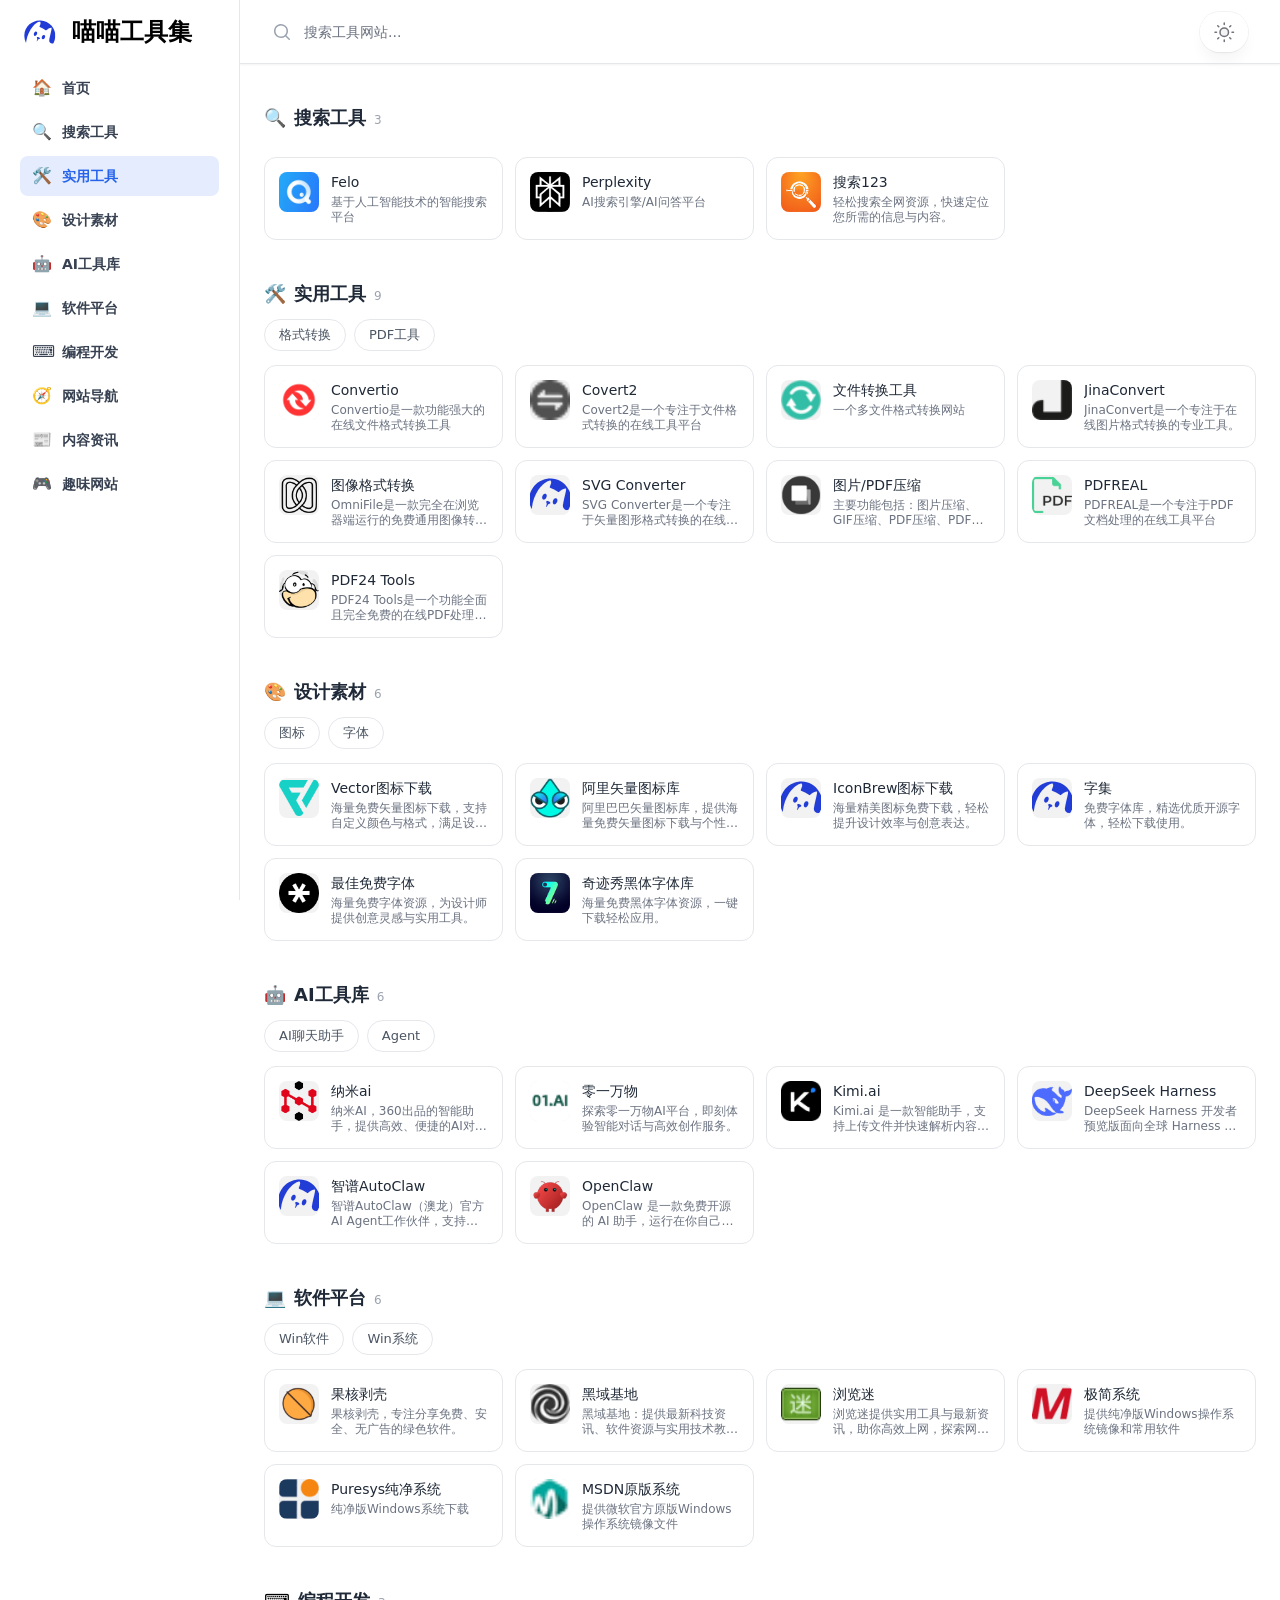
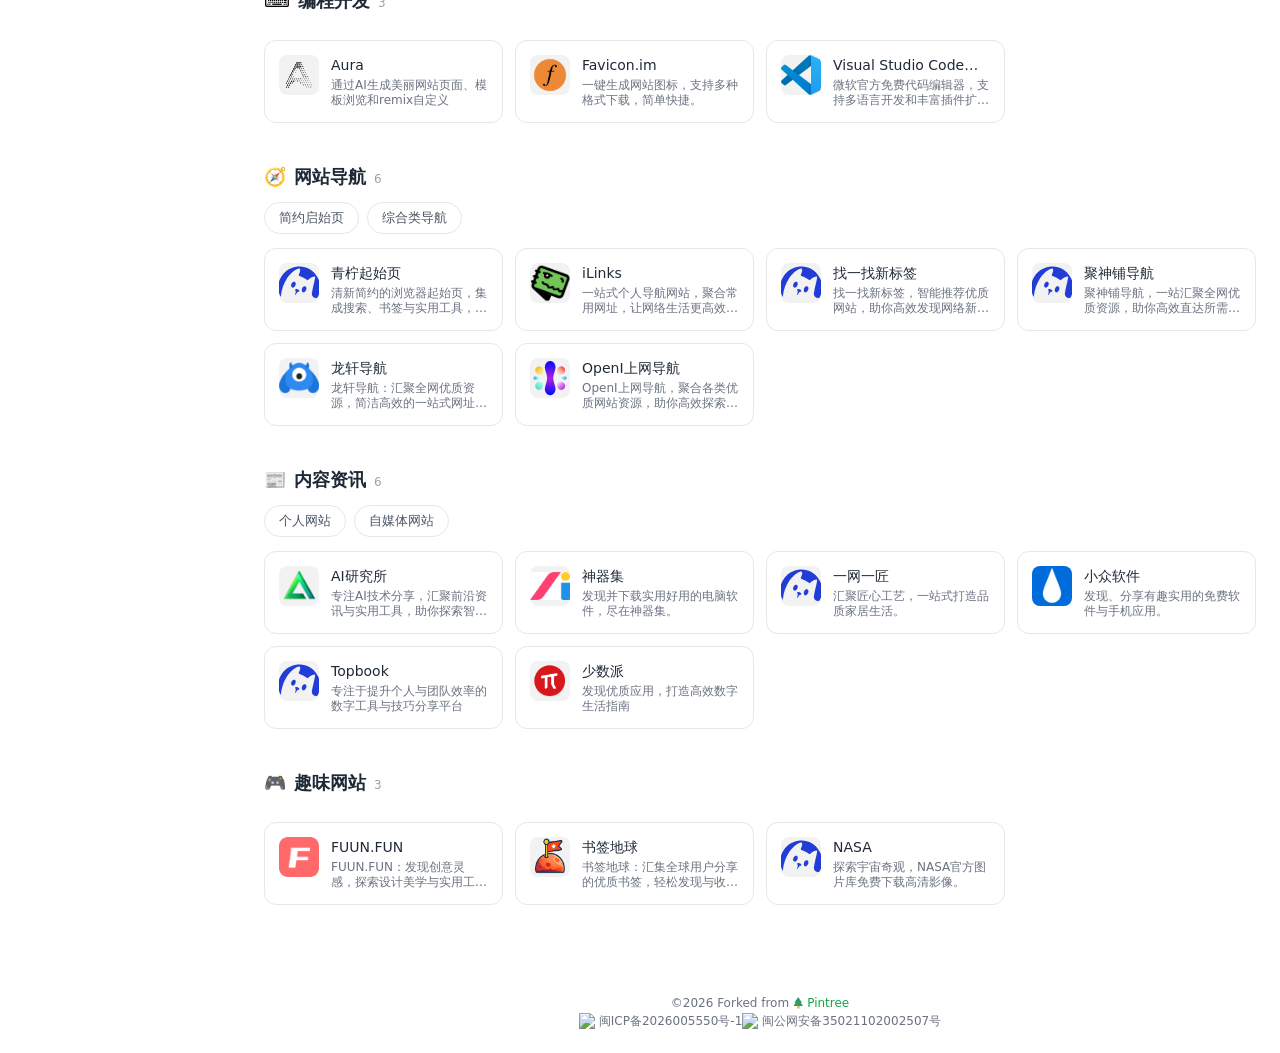
==== commit 2fe3e9c3: "v1.0.1 updata v1.0.1 updata" ====
--- a/index.html
+++ b/index.html
@@ -103,7 +103,7 @@
         class="flex flex-col border-r border-gray-200 dark:pintree-border-gray-800 bg-white px-4 h-full font-semibold dark:pintree-bg-gray-900">
         <div class="flex p-0 h-16 shrink-0 items-center">
           <img class="pl-2 h-8 w-auto" src="assets/logo.svg" alt="喵喵工具集" loading="lazy" decoding="async">
-          <a href="" class="ml-4 font-extrabold text-2xl dark:text-white">喵喵工具集</a>
+          <h1 class="ml-4 m-0"><a href="" class="font-extrabold text-2xl dark:text-white">喵喵工具集</a></h1>
         </div>
         <div class="flex flex-1 flex-col overflow-y-auto no-scrollbar p-1 cursor-pointer">
           <div id="sidebar" class="flex flex-1 flex-col">
@@ -169,6 +169,16 @@
         </div>
       </div>
 
+      <!-- 移动端搜索框：小屏显示，吸顶在顶栏下方 -->
+      <div class="lg:hidden sticky top-16 z-30 px-4 py-2 bg-white dark:pintree-bg-gray-900 border-b border-gray-200 dark:pintree-border-gray-800">
+        <div class="relative flex items-center">
+          <input id="searchInputMobile" type="search"
+            class="w-full text-sm text-gray-900 dark:text-gray-400 pl-4 pr-14 h-10 rounded-lg border border-gray-200 dark:pintree-border-gray-700 bg-white dark:pintree-bg-gray-900 focus:outline-none focus:ring-2 focus:ring-blue-500"
+            placeholder="搜索工具网站...">
+          <button id="clearSearchButtonMobile" class="absolute right-3 text-sm text-gray-500 rounded hidden">清空</button>
+        </div>
+      </div>
+
       <!-- Main content area -->
       <main class="mt-4 dark:pintree-bg-gray-900 flex-grow">
         <div id="loading-spinner" class="flex justify-center items-center h-full">
@@ -211,6 +221,20 @@
               </a>
             </p>
           </div>
+          <div class="mt-3 flex flex-wrap justify-center items-center gap-x-6 gap-y-1 text-xs text-gray-500 dark:text-gray-400">
+            <a href="https://beian.miit.gov.cn/" target="_blank" rel="nofollow noopener"
+               class="inline-flex items-center hover:text-gray-700 dark:hover:text-gray-200">
+              <img src="https://www.meowtool.com/wp-content/themes/AeroCorePro/static/img/icp.svg" alt="ICP备案"
+                   class="inline w-4 h-4 mr-1 align-middle" loading="lazy" decoding="async">
+              闽ICP备2026005550号-1
+            </a>
+            <a href="https://beian.mps.gov.cn/#/query/webSearch" target="_blank" rel="nofollow noopener"
+               class="inline-flex items-center hover:text-gray-700 dark:hover:text-gray-200">
+              <img src="https://www.meowtool.com/wp-content/themes/AeroCorePro/static/img/police.svg" alt="公安备案"
+                   class="inline w-4 h-4 mr-1 align-middle" loading="lazy" decoding="async">
+              闽公网安备35021102002507号
+            </a>
+          </div>
         </div>
       </footer>
     </div>
@@ -344,6 +368,7 @@
       document.getElementById('breadcrumbs').style.display = 'none';
       document.getElementById('back-home-button').classList.add('hidden');
       document.getElementById('clearSearchButton').classList.add('hidden');
+      document.getElementById('clearSearchButtonMobile').classList.add('hidden');
 
       topLevelData.forEach((cat, i) => {
         container.appendChild(buildCategorySection(cat, i));
@@ -603,6 +628,10 @@
       if (sectionObserver) sectionObserver.disconnect();
       closeMobileMenu();
 
+      // 同步两端搜索框内容
+      document.getElementById('searchInput').value = query;
+      document.getElementById('searchInputMobile').value = query;
+
       const results = searchInData(topLevelData, query.toLowerCase());
       const links = results.filter(r => r.type === 'link');
 
@@ -611,6 +640,7 @@
       document.getElementById('breadcrumbs').style.display = 'none';
       document.getElementById('back-home-button').classList.add('hidden');
       document.getElementById('clearSearchButton').classList.remove('hidden');
+      document.getElementById('clearSearchButtonMobile').classList.remove('hidden');
       highlightNav(-1);
 
       if (links.length === 0) {
@@ -631,7 +661,9 @@
 
     function clearSearchResults() {
       document.getElementById('searchInput').value = '';
+      document.getElementById('searchInputMobile').value = '';
       document.getElementById('clearSearchButton').classList.add('hidden');
+      document.getElementById('clearSearchButtonMobile').classList.add('hidden');
       renderHome();
       window.scrollTo({ top: 0 });
     }
@@ -685,6 +717,14 @@
       }
     });
     document.getElementById('clearSearchButton').addEventListener('click', clearSearchResults);
+
+    // 移动端搜索框（仅小屏可见）
+    document.getElementById('searchInputMobile').addEventListener('keydown', function (event) {
+      if (event.key === 'Enter') {
+        searchBookmarks(event.target.value);
+      }
+    });
+    document.getElementById('clearSearchButtonMobile').addEventListener('click', clearSearchResults);
 
     /* ================= 主题切换（沿用原逻辑） ================= */
     const themeToggleButton = document.getElementById('themeToggleButton');
--- a/css/styles.css
+++ b/css/styles.css
@@ -547,3 +547,40 @@
   }
 
 
+  /* ================================================
+     移动端适配（≤640px）：吸顶搜索框 + 每行 2 张卡片
+     ================================================ */
+  @media (max-width: 640px) {
+    #bookmarks {
+      padding: 1rem;
+    }
+
+    .mn-section {
+      margin-bottom: 1.75rem;
+      /* 顶栏(64px) + 吸顶搜索框(约56px)，跳转锚点时给标题留足空间 */
+      scroll-margin-top: 8.5rem;
+    }
+
+    /* 移动端固定每行 2 张卡片 */
+    .mn-grid {
+      grid-template-columns: repeat(2, 1fr);
+      gap: 0.5rem;
+    }
+
+    .mn-card {
+      padding: 0.625rem;
+      gap: 0.5rem;
+    }
+
+    .mn-card-icon {
+      width: 32px;
+      height: 32px;
+    }
+
+    /* 手机上卡片更窄，描述缩成一行避免拥挤 */
+    .mn-card-desc {
+      -webkit-line-clamp: 1;
+    }
+  }
+
+
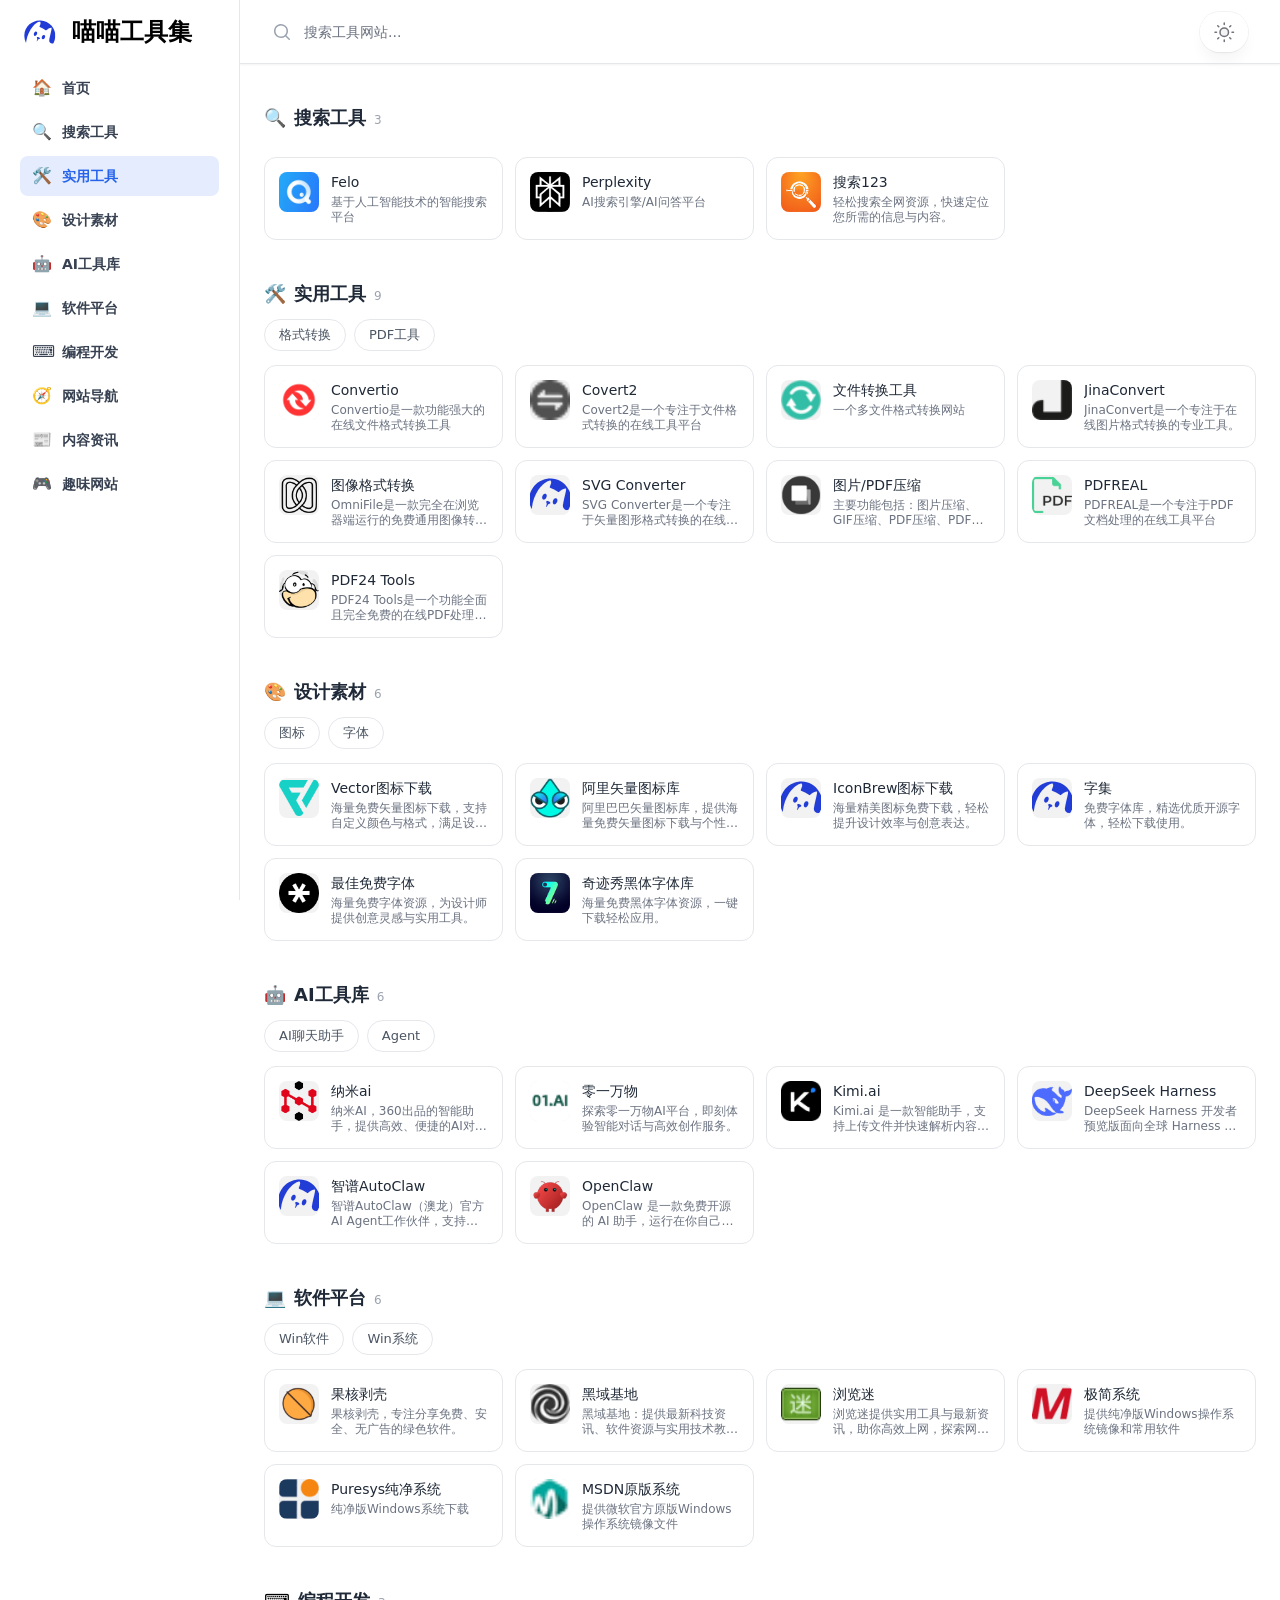
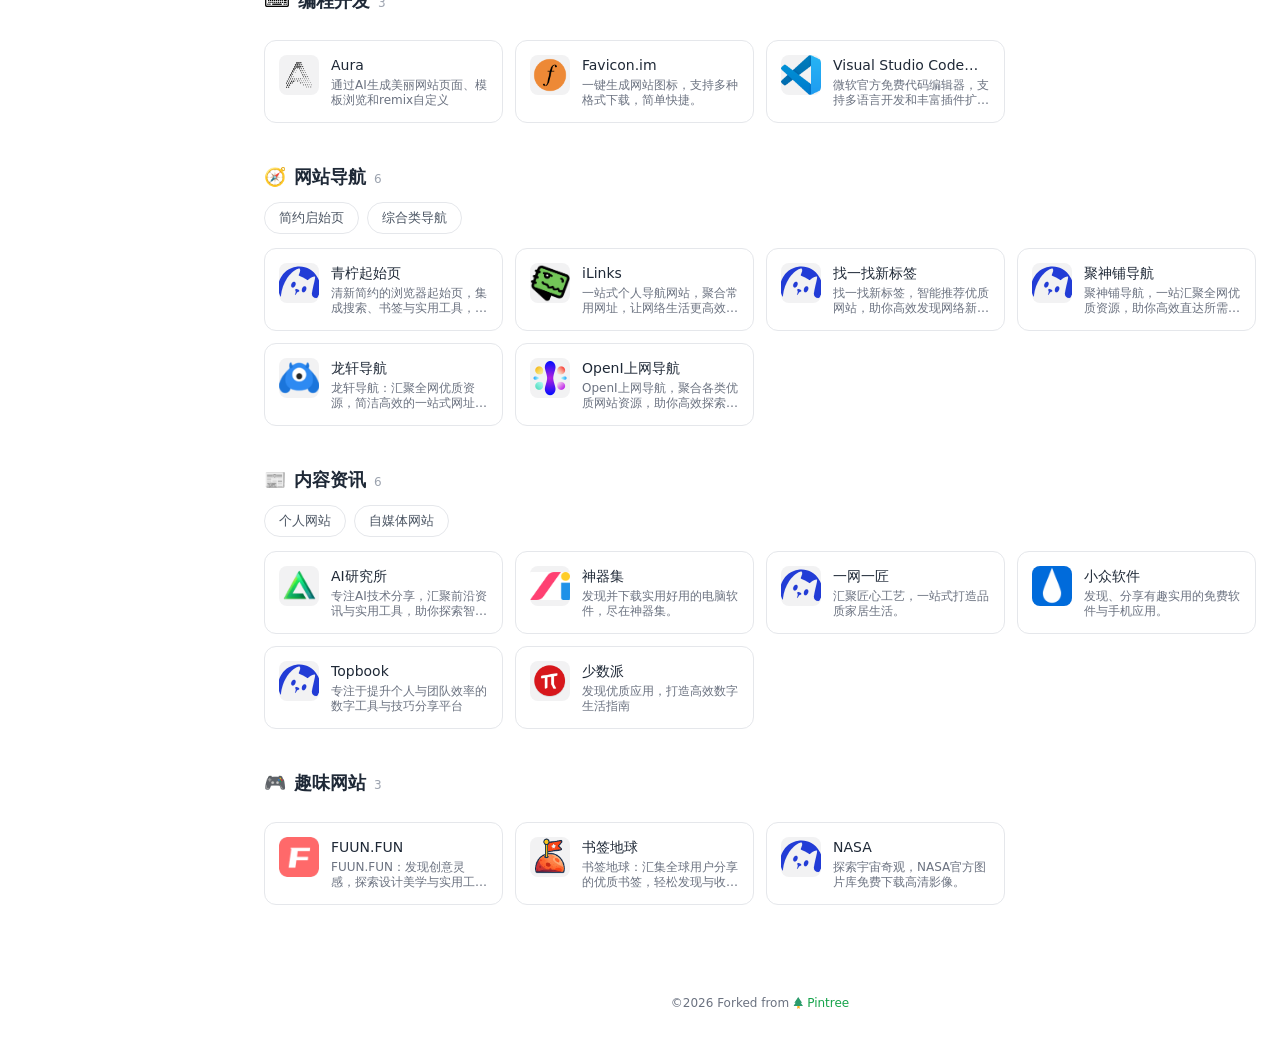
==== commit 84c05961: "Update index.html" ====
--- a/index.html
+++ b/index.html
@@ -34,29 +34,10 @@
   <link rel="mask-icon" href="assets/favicon/favicon-32x32.png" color="#0b0b0f">
 
   <!-- Stylesheet -->
-  <link rel="stylesheet" href="css/tailwind.css?v=3">
-  <link rel="stylesheet" href="css/styles.css?v=3">
+  <link rel="stylesheet" href="css/tailwind.css?v=6">
+  <link rel="stylesheet" href="css/styles.css?v=6">
   
- <!-- Umami统计工具 -->
- <script defer src="https://cloud.umami.is/script.js" data-website-id="9ede9a8f-ca48-47df-98f1-290ac0d8838a"></script>
-    
- <!-- 谷歌分析（Google Analytics）-Google tag (gtag.js) -->
- <script async src="https://www.googletagmanager.com/gtag/js?id=G-0HCEG57KZN"></script>
- <script>
-      window.dataLayer = window.dataLayer || [];
-      function gtag(){dataLayer.push(arguments);}
-      gtag('js', new Date());
-    
-      gtag('config', 'G-0HCEG57KZN');
- </script>
- <!-- Microsoft Clarity统计工具 -->
- <script type="text/javascript">
-        (function(c,l,a,r,i,t,y){
-            c[a]=c[a]||function(){(c[a].q=c[a].q||[]).push(arguments)};
-            t=l.createElement(r);t.async=1;t.src="https://www.clarity.ms/tag/"+i;
-            y=l.getElementsByTagName(r)[0];y.parentNode.insertBefore(t,y);
-        })(window, document, "clarity", "script", "xv76z155m7");
- </script>
+
 </head>
 
 
@@ -169,9 +150,12 @@
         </div>
       </div>
 
-      <!-- 移动端搜索框：小屏显示，吸顶在顶栏下方 -->
-      <div class="lg:hidden sticky top-16 z-30 px-4 py-2 bg-white dark:pintree-bg-gray-900 border-b border-gray-200 dark:pintree-border-gray-800">
-        <div class="relative flex items-center">
+      <!-- 移动端搜索框：小屏显示，吸顶在顶栏下方
+           样式全部写在 css/styles.css 的「移动端搜索栏」区块，不依赖 tailwind.css：
+           本地 tailwind.css 是精简版，pr-14 / right-3 / h-10 / top-16 等类并未编译进去 -->
+      <div id="mobile-search-bar"
+        class="lg:hidden sticky top-16 z-30 px-4 py-2 bg-white dark:pintree-bg-gray-900 border-b border-gray-200 dark:pintree-border-gray-800">
+        <div class="mn-search-wrap relative flex items-center">
           <input id="searchInputMobile" type="search"
             class="w-full text-sm text-gray-900 dark:text-gray-400 pl-4 pr-14 h-10 rounded-lg border border-gray-200 dark:pintree-border-gray-700 bg-white dark:pintree-bg-gray-900 focus:outline-none focus:ring-2 focus:ring-blue-500"
             placeholder="搜索工具网站...">
@@ -221,20 +205,6 @@
               </a>
             </p>
           </div>
-          <div class="mt-3 flex flex-wrap justify-center items-center gap-x-6 gap-y-1 text-xs text-gray-500 dark:text-gray-400">
-            <a href="https://beian.miit.gov.cn/" target="_blank" rel="nofollow noopener"
-               class="inline-flex items-center hover:text-gray-700 dark:hover:text-gray-200">
-              <img src="https://www.meowtool.com/wp-content/themes/AeroCorePro/static/img/icp.svg" alt="ICP备案"
-                   class="inline w-4 h-4 mr-1 align-middle" loading="lazy" decoding="async">
-              闽ICP备2026005550号-1
-            </a>
-            <a href="https://beian.mps.gov.cn/#/query/webSearch" target="_blank" rel="nofollow noopener"
-               class="inline-flex items-center hover:text-gray-700 dark:hover:text-gray-200">
-              <img src="https://www.meowtool.com/wp-content/themes/AeroCorePro/static/img/police.svg" alt="公安备案"
-                   class="inline w-4 h-4 mr-1 align-middle" loading="lazy" decoding="async">
-              闽公网安备35021102002507号
-            </a>
-          </div>
         </div>
       </footer>
     </div>
@@ -719,12 +689,18 @@
     document.getElementById('clearSearchButton').addEventListener('click', clearSearchResults);
 
     // 移动端搜索框（仅小屏可见）
-    document.getElementById('searchInputMobile').addEventListener('keydown', function (event) {
+    const searchInputMobile = document.getElementById('searchInputMobile');
+    const clearSearchButtonMobile = document.getElementById('clearSearchButtonMobile');
+    searchInputMobile.addEventListener('keydown', function (event) {
       if (event.key === 'Enter') {
         searchBookmarks(event.target.value);
       }
     });
-    document.getElementById('clearSearchButtonMobile').addEventListener('click', clearSearchResults);
+    // 移动端专属：一输入文字就显示「清空」按钮（配合 CSS 隐藏原生 x，右侧位置专给清空）
+    searchInputMobile.addEventListener('input', function () {
+      clearSearchButtonMobile.classList.toggle('hidden', searchInputMobile.value.trim().length === 0);
+    });
+    clearSearchButtonMobile.addEventListener('click', clearSearchResults);
 
     /* ================= 主题切换（沿用原逻辑） ================= */
     const themeToggleButton = document.getElementById('themeToggleButton');
--- a/css/styles.css
+++ b/css/styles.css
@@ -561,15 +561,27 @@
       scroll-margin-top: 8.5rem;
     }
 
-    /* 移动端固定每行 2 张卡片 */
+    /* 移动端固定每行 2 张卡片
+       注意：必须用 minmax(0, 1fr) 而不是 1fr。
+       1fr 的最小值是 min-content，而卡片标题是 nowrap，
+       长标题会把列撑破（实测撑到 730px），导致页面横向溢出、右边大片白边。 */
     .mn-grid {
-      grid-template-columns: repeat(2, 1fr);
+      grid-template-columns: repeat(2, minmax(0, 1fr));
       gap: 0.5rem;
+      min-width: 0;
     }
 
     .mn-card {
       padding: 0.625rem;
       gap: 0.5rem;
+      min-width: 0;
+    }
+
+    /* 长标题/长描述允许断行，彻底杜绝撑宽列 */
+    .mn-card-title,
+    .mn-card-desc {
+      min-width: 0;
+      overflow-wrap: anywhere;
     }
 
     .mn-card-icon {
@@ -583,4 +595,104 @@
     }
   }
 
-
+  /* ================================================
+     移动端搜索栏
+     注意：本地 css/tailwind.css 是精简版（47KB），
+     pr-14 / right-3 / h-10 / top-16 / z-30 等类并未编译进去。
+     实测后果：输入框右内边距只有浏览器默认的 12px，
+     且"清空"按钮 absolute 却没有 right 值，被定位到输入框最左侧（left:16），
+     直接压在输入的文字上。这里改用原生 CSS 写死，不再依赖 Tailwind。
+     ================================================ */
+  #mobile-search-bar {
+    position: sticky;
+    top: 4rem;                              /* 顶栏 h-16 = 64px */
+    z-index: 30;
+    padding: 0.5rem 1rem;
+    background-color: #ffffff;
+    border-bottom: 1px solid rgb(229 231 235);
+  }
+
+  .dark #mobile-search-bar {
+    background-color: rgb(17 20 24);
+    border-bottom-color: rgb(34 37 42);
+  }
+
+  #mobile-search-bar .mn-search-wrap {
+    position: relative;
+    display: flex;
+    align-items: center;
+  }
+
+  #searchInputMobile {
+    width: 100%;
+    height: 2.5rem;
+    font-size: 0.875rem;
+    line-height: 1.25rem;
+    /* 右侧留出"清空"按钮的位置，避免文字被按钮压住 */
+    padding: 0 3.75rem 0 0.875rem;
+    border: 1px solid rgb(229 231 235);
+    border-radius: 0.5rem;
+    background-color: #ffffff;
+    color: rgb(17 24 39);
+    -webkit-appearance: none;
+    appearance: none;
+  }
+
+  #searchInputMobile::placeholder {
+    color: rgb(156 163 175);
+  }
+
+  /* 隐藏 Chrome/Safari 自带的 search 清除叉（原生 x），避免和自定义"清空"按钮重叠/遮挡。
+     关键：必须用 display:none 才能在 iOS Safari / 部分 Android 浏览器上彻底压住原生 x，
+     仅 -webkit-appearance:none 在移动端不生效。 */
+  #searchInputMobile::-webkit-search-cancel-button,
+  #searchInputMobile::-webkit-search-decoration {
+    -webkit-appearance: none;
+    appearance: none;
+    display: none;
+  }
+  /* Firefox 原生清除按钮（如有）一并屏蔽 */
+  #searchInputMobile::-ms-clear,
+  #searchInputMobile::-moz-search-cancel-button {
+    display: none;
+  }
+
+  #searchInputMobile:focus {
+    outline: none;
+    border-color: rgb(59 130 246);
+    box-shadow: 0 0 0 2px rgba(59, 130, 246, 0.35);
+  }
+
+  .dark #searchInputMobile {
+    background-color: rgb(17 20 24);
+    border-color: rgb(39 42 48);
+    color: rgb(229 231 235);
+  }
+
+  #clearSearchButtonMobile {
+    position: absolute;
+    right: 0.5rem;
+    top: 50%;
+    transform: translateY(-50%);
+    display: none;
+    padding: 0.25rem 0.375rem;
+    font-size: 0.8125rem;
+    line-height: 1.25rem;
+    color: rgb(107 114 128);
+    background: none;
+    border: none;
+    border-radius: 0.375rem;
+    cursor: pointer;
+  }
+
+  /* JS 用 .hidden 控制显隐（Tailwind 的 .hidden 存在，但 id 选择器优先级更高，
+     所以这里显式补一条，保证移除 .hidden 时能正常显示） */
+  #clearSearchButtonMobile:not(.hidden) {
+    display: block;
+  }
+
+  .dark #clearSearchButtonMobile {
+    color: rgb(156 163 175);
+  }
+
+
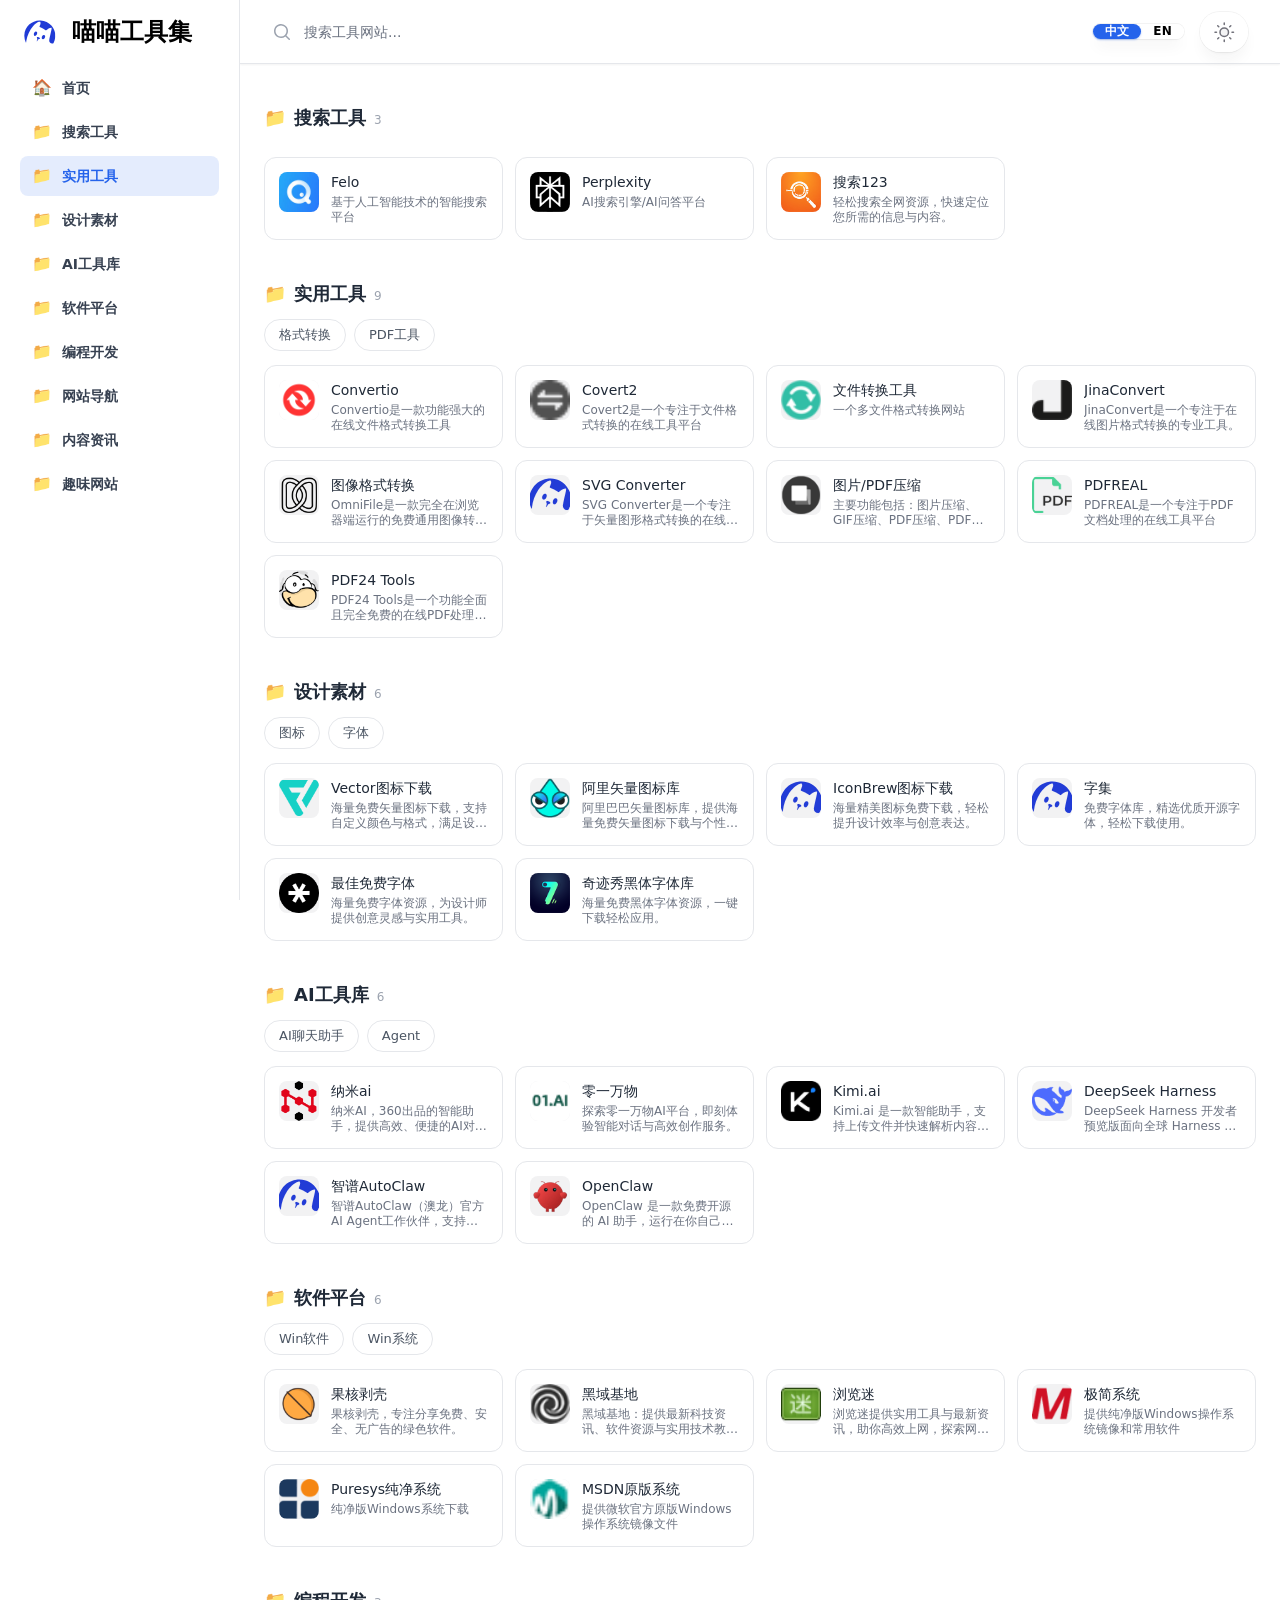
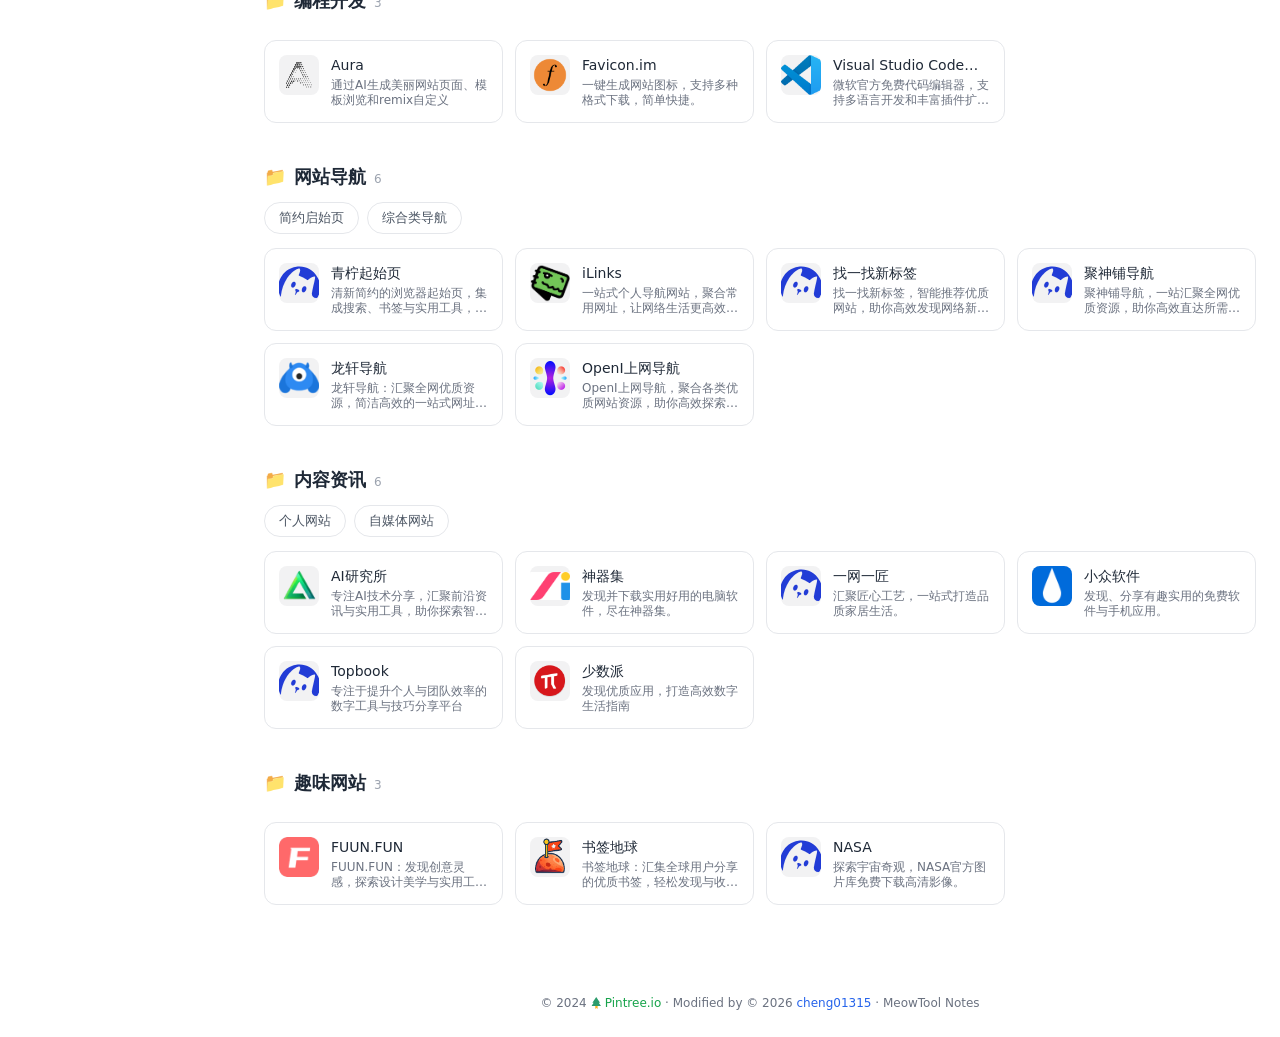
==== commit 31708b77: "Update footer with MeowTool Notes link Added a link to MeowTool Notes in the footer." ====
--- a/index.html
+++ b/index.html
@@ -11,6 +11,9 @@
   <meta name="author" content="Cheng">
   <meta name="robots" content="index, follow">
   <link rel="canonical" href="https://www.meowtool.com/miaonav">
+  <link rel="alternate" hreflang="zh-CN" href="https://www.meowtool.com/miaonav">
+  <link rel="alternate" hreflang="en" href="https://www.meowtool.com/miaonav/en">
+  <link rel="alternate" hreflang="x-default" href="https://www.meowtool.com/miaonav">
 
   <!-- Facebook Meta Tags -->
   <meta property="og:url" content="https://www.meowtool.com/miaonav">
@@ -34,10 +37,42 @@
   <link rel="mask-icon" href="assets/favicon/favicon-32x32.png" color="#0b0b0f">
 
   <!-- Stylesheet -->
-  <link rel="stylesheet" href="css/tailwind.css?v=6">
-  <link rel="stylesheet" href="css/styles.css?v=6">
+  <link rel="stylesheet" href="css/tailwind.css?v=8">
+  <link rel="stylesheet" href="css/styles.css?v=8">
   
-
+  <!-- 主题防闪烁：优先用 localStorage 记住的用户选择，无则跟随系统。必须在样式生效前同步执行，
+       确保中/英文页整页跳转后首帧即正确明暗，避免黑夜模式下切语言闪回白天。 -->
+  <script>
+    (function () {
+      try {
+        var saved = localStorage.getItem('mn-theme');
+        var dark = saved ? (saved === 'dark')
+          : window.matchMedia('(prefers-color-scheme: dark)').matches;
+        if (dark) document.documentElement.classList.add('dark');
+      } catch (e) {}
+    })();
+  </script>
+  
+ <!-- Umami统计工具 -->
+ <script defer src="https://cloud.umami.is/script.js" data-website-id="9ede9a8f-ca48-47df-98f1-290ac0d8838a"></script>
+    
+ <!-- 谷歌分析（Google Analytics）-Google tag (gtag.js) -->
+ <script async src="https://www.googletagmanager.com/gtag/js?id=G-0HCEG57KZN"></script>
+ <script>
+      window.dataLayer = window.dataLayer || [];
+      function gtag(){dataLayer.push(arguments);}
+      gtag('js', new Date());
+    
+      gtag('config', 'G-0HCEG57KZN');
+ </script>
+ <!-- Microsoft Clarity统计工具 -->
+ <script type="text/javascript">
+        (function(c,l,a,r,i,t,y){
+            c[a]=c[a]||function(){(c[a].q=c[a].q||[]).push(arguments)};
+            t=l.createElement(r);t.async=1;t.src="https://www.clarity.ms/tag/"+i;
+            y=l.getElementsByTagName(r)[0];y.parentNode.insertBefore(t,y);
+        })(window, document, "clarity", "script", "xv76z155m7");
+ </script>
 </head>
 
 
@@ -125,8 +160,16 @@
               <button id="clearSearchButton" class="text-sm text-gray-500 mr-4 rounded hidden">清空</button>
             </div>
           </div>
-          <a href="" class="lg:hidden ml-4 font-extrabold text-2xl dark:text-white">喵喵工具集</a>
-          <div class="relative">
+          <a href="" class="lg:hidden ml-4 font-extrabold text-2xl dark:text-white" style="white-space:nowrap">喵喵工具集</a>
+          <div class="flex items-center gap-x-4">
+            <!-- 中英切换按钮（圆角胶囊；当前语言高亮） -->
+            <div id="langToggle" class="flex items-center rounded-full bg-white/90 px-1 py-1 shadow-lg shadow-zinc-800/5 ring-1 ring-zinc-900/5 backdrop-blur transition dark:pintree-bg-gray-900 dark:ring-white/10 text-xs font-semibold select-none">
+              <a href="index.html" aria-label="中文" aria-current="page"
+                 class="lang-pill px-3 py-1 rounded-full transition text-zinc-700 dark:text-zinc-300 hover:text-zinc-900 dark:hover:text-white">中文</a>
+              <a href="en.html" aria-label="English"
+                 class="lang-pill px-3 py-1 rounded-full transition text-zinc-700 dark:text-zinc-300 hover:text-zinc-900 dark:hover:text-white">EN</a>
+            </div>
+            <div class="relative">
             <button id="themeToggleButton" type="button" aria-label="Switch theme"
               class="group rounded-full bg-white/90 px-3 py-2 shadow-lg shadow-zinc-800/5 ring-1 ring-zinc-900/5 backdrop-blur transition dark:pintree-bg-gray-900 dark:ring-white/10 dark:hover:ring-white/20">
               <svg id="sunIcon" viewBox="0 0 24 24" stroke-width="1.5" stroke-linecap="round" stroke-linejoin="round"
@@ -146,6 +189,7 @@
                   stroke-width="1.5" stroke-linecap="round" stroke-linejoin="round"></path>
               </svg>
             </button>
+            </div>
           </div>
         </div>
       </div>
@@ -184,8 +228,8 @@
         <div class="mx-auto px-6 py-6 lg:px-8">
           <div>
             <p class="text-center text-xs leading-5 text-gray-500 dark:text-gray-400 flex justify-center items-center">
-              &copy; <span id="currentYear"></span>&nbsp;Forked from
-              <a href="https://pintree.io" class="text-green-600 hover:text-green-500 flex items-center ml-1"
+              &copy; 2024
+              <a href="https://github.com/Pintree-io/pintree/tree/pintree-old-pages" class="text-green-600 hover:text-green-500 flex items-center ml-1"
                 target="_blank">
                 <svg width="10" height="12" viewBox="0 0 10 12" fill="none" xmlns="http://www.w3.org/2000/svg"
                   class="inline-block mr-1">
@@ -201,8 +245,10 @@
                     </clipPath>
                   </defs>
                 </svg>
-                Pintree
+                Pintree.io
               </a>
+              <span class="mx-1">&nbsp;&middot;&nbsp;</span> Modified by &copy; 2026&nbsp;<a href="https://github.com/cheng01315/miaonav" target="_blank" rel="noopener" class="text-blue-600 hover:text-blue-500">cheng01315</a>
+              <span class="mx-1">&nbsp;&middot;&nbsp;</span> <a href="https://www.meowtool.com/" target="_blank" rel="noopener" class="hover:underline">MeowTool Notes</a>
             </p>
           </div>
         </div>
@@ -211,16 +257,41 @@
   </div>
 
   <script>
-    /* ================= 全局状态 ================= */
-    let topLevelData = null;
-    let currentPage = 'home';        // 'home' | 'detail' | 'search'
-    let sectionObserver = null;
+    /* ================= 语言层（I18N）：靠 <html lang> 自动切换 =================
+       index.html lang="zh-CN" → 中文；en.html lang="en-US" → 英文（两页同源、手工保持同步）。
+       运行时文案统一走 t(key)；不要写死中文，避免中英页面串文案。 */
+    const MN_LANG = (document.documentElement.getAttribute('lang') || 'zh-CN')
+      .toLowerCase().startsWith('en') ? 'en' : 'zh';
+    const STR = {
+      siteName: MN_LANG === 'zh' ? '喵喵工具集' : 'Meow Toolkit',
+      home: MN_LANG === 'zh' ? '首页' : 'Home',
+      viewMore: MN_LANG === 'zh' ? '查看更多' : 'View more',
+      sitesCount: (n) => MN_LANG === 'zh' ? `${n} 个网站` : `${n} sites`,
+      resultsCount: (n) => MN_LANG === 'zh' ? `${n} 个结果` : `${n} results`,
+      searchTitle: (q) => MN_LANG === 'zh' ? `搜索 “${q}”` : `Search “${q}”`,
+      noResultsTitle: MN_LANG === 'zh' ? '没有找到相关网站' : 'No matching websites found',
+      noResultsHint: MN_LANG === 'zh'
+        ? '换个关键词试试，或浏览左侧分类发现更多好东西！'
+        : 'Try a different keyword, or browse the categories on the left for more great finds!',
+      loadError: MN_LANG === 'zh'
+        ? '数据加载失败，请确认通过本地 HTTP 服务（而非 file:// 直接双击）打开页面。'
+        : 'Failed to load data. Please open via a local HTTP server (not by double-clicking file://).',
+    };
+
+    /* emoji：直接取 folder 数据自带的 emoji 字段（Excel 维护、导出进 JSON）。
+       json 的每个 folder 都带 emoji（中/英一致），无需也不应再用「分类名→图标」
+       的中文查表回退——那会让英文数据失配，且与 json 数据源不一致。 */
+    function catIcon(cat) {
+      return (cat && cat.emoji) || '📁';
+    }
+
+    /* 首页每个分类区块内默认预览的卡片条数 */
     const PREVIEW_LIMIT = 18;
 
-    const CATEGORY_ICONS = {
-      '搜索工具': '🔍', '实用工具': '🛠️', '设计素材': '🎨', 'AI工具库': '🤖',
-      '软件平台': '💻', '编程开发': '⌨️', '网站导航': '🧭', '内容资讯': '📰', '趣味网站': '🎮'
-    };
+    /* 模块级全局状态 */
+    let topLevelData = null;        // 顶层分类数据（fetch 后赋值）
+    let currentPage = 'home';       // 当前视图：'home' | 'detail' | 'search'
+    let sectionObserver = null;     // 首页滚动联动高亮的 IntersectionObserver
 
     /* ================= 数据工具函数 ================= */
     // 递归收集文件夹下所有层级的链接
@@ -283,7 +354,7 @@
         const homeItem = document.createElement('li');
         homeItem.className = 'mn-nav-item';
         homeItem.dataset.index = '-1';
-        homeItem.innerHTML = '<span class="mn-nav-icon">🏠</span><span class="mn-nav-text">首页</span>';
+        homeItem.innerHTML = `<span class="mn-nav-icon">🏠</span><span class="mn-nav-text">${STR.home}</span>`;
         homeItem.onclick = () => { closeMobileMenu(); goHome(); };
         ul.appendChild(homeItem);
 
@@ -292,7 +363,7 @@
           const item = document.createElement('li');
           item.className = 'mn-nav-item';
           item.dataset.index = String(i);
-          const iconChar = CATEGORY_ICONS[cat.title] || '📁';
+          const iconChar = catIcon(cat);
           item.innerHTML = `<span class="mn-nav-icon">${iconChar}</span><span class="mn-nav-text"></span>`;
           item.querySelector('.mn-nav-text').innerText = cat.title;
           item.onclick = () => { closeMobileMenu(); goToCategory(i); };
@@ -358,7 +429,7 @@
       // ---- 标题 ----
       const header = document.createElement('div');
       header.className = 'mn-section-header';
-      const iconChar = CATEGORY_ICONS[cat.title] || '📁';
+      const iconChar = catIcon(cat);
       header.innerHTML = `<span class="mn-section-icon">${iconChar}</span><h2 class="mn-section-title"></h2>
         <span class="mn-section-count">${collectLinks(cat).length}</span>`;
       header.querySelector('.mn-section-title').innerText = cat.title;
@@ -374,7 +445,7 @@
 
       const viewMore = document.createElement('button');
       viewMore.className = 'mn-view-more';
-      viewMore.innerHTML = '查看更多 <span aria-hidden="true">→</span>';
+      viewMore.innerHTML = `${STR.viewMore} <span aria-hidden="true">→</span>`;
       viewMore.onclick = () => {
         const path = [cat];
         if (state.activeTag) path.push(state.activeTag);
@@ -490,7 +561,7 @@
 
       const homeCrumb = document.createElement('span');
       homeCrumb.className = 'cursor-pointer hover:underline';
-      homeCrumb.innerText = '首页';
+      homeCrumb.innerText = STR.home;
       homeCrumb.onclick = goHome;
       crumbsPath.appendChild(homeCrumb);
 
@@ -518,7 +589,7 @@
       const node = path[path.length - 1];
       const titleBar = document.createElement('div');
       titleBar.className = 'mn-detail-titlebar';
-      titleBar.innerHTML = `<h2 class="mn-detail-title"></h2><span class="mn-section-count">${collectLinks(node).length} 个网站</span>`;
+      titleBar.innerHTML = `<h2 class="mn-detail-title"></h2><span class="mn-section-count">${STR.sitesCount(collectLinks(node).length)}</span>`;
       titleBar.querySelector('.mn-detail-title').innerText = node.title;
       container.appendChild(titleBar);
 
@@ -582,7 +653,10 @@
     function searchInData(data, query) {
       let results = [];
       data.forEach(item => {
-        if (item.title && item.title.toLowerCase().includes(query)) {
+        // 匹配网站标题(title) 或 网站详情描述(description)
+        const hitTitle = item.title && item.title.toLowerCase().includes(query);
+        const hitDesc = item.description && item.description.toLowerCase().includes(query);
+        if (hitTitle || hitDesc) {
           results.push(item);
         }
         if (item.children) {
@@ -620,7 +694,7 @@
 
       const titleBar = document.createElement('div');
       titleBar.className = 'mn-detail-titlebar';
-      titleBar.innerHTML = `<h2 class="mn-detail-title">搜索 “${query}”</h2><span class="mn-section-count">${links.length} 个结果</span>`;
+      titleBar.innerHTML = `<h2 class="mn-detail-title">${STR.searchTitle(query)}</h2><span class="mn-section-count">${STR.resultsCount(links.length)}</span>`;
       container.appendChild(titleBar);
 
       const grid = document.createElement('div');
@@ -647,8 +721,8 @@
         <svg xmlns="http://www.w3.org/2000/svg" class="h-16 w-16 text-gray-400 dark:text-gray-600" fill="none" viewBox="0 0 24 24" stroke="currentColor">
           <path stroke-linecap="round" stroke-linejoin="round" stroke-width="2" d="M21 21l-4.35-4.35M17 10.5a6.5 6.5 0 11-13 0 6.5 6.5 0 0113 0z"/>
         </svg>
-        <h2 class="text-gray-500 dark:text-gray-400 text-xl font-semibold mt-4">没有找到相关网站</h2>
-        <p class="text-gray-400 dark:text-gray-500 mt-2 text-sm">换个关键词试试，或浏览左侧分类发现更多好东西！</p>`;
+        <h2 class="text-gray-500 dark:text-gray-400 text-xl font-semibold mt-4">${STR.noResultsTitle}</h2>
+        <p class="text-gray-400 dark:text-gray-500 mt-2 text-sm">${STR.noResultsHint}</p>`;
       container.appendChild(messageContainer);
     }
 
@@ -702,7 +776,7 @@
     });
     clearSearchButtonMobile.addEventListener('click', clearSearchResults);
 
-    /* ================= 主题切换（沿用原逻辑） ================= */
+    /* ================= 主题切换（沿用原逻辑，但持久化到 localStorage） ================= */
     const themeToggleButton = document.getElementById('themeToggleButton');
     const sunIcon = document.getElementById('sunIcon');
     const moonIcon = document.getElementById('moonIcon');
@@ -725,20 +799,26 @@
       } else {
         applyDarkTheme();
       }
+      try { localStorage.setItem('mn-theme', document.documentElement.classList.contains('dark') ? 'dark' : 'light'); }
+      catch (e) {}
     }
 
     themeToggleButton.addEventListener('click', toggleTheme);
 
-    function applyColorTheme(theme) {
-      if (theme === 'dark') applyDarkTheme();
+    // 初始化：head 里的防闪烁脚本可能已加过 dark；这里据同源判定补齐图标状态即可。
+    if (document.documentElement.classList.contains('dark')) {
+      applyDarkTheme();
+    } else {
+      applyLightTheme();
+    }
+
+    // 仅在没有用户手动选择（无 mn-theme）时跟随系统偏好
+    window.matchMedia('(prefers-color-scheme: dark)').addEventListener('change', (event) => {
+      let hasManual;
+      try { hasManual = localStorage.getItem('mn-theme') !== null; } catch (e) { hasManual = false; }
+      if (hasManual) return;
+      if (event.matches) applyDarkTheme();
       else applyLightTheme();
-    }
-
-    const prefersDarkTheme = window.matchMedia('(prefers-color-scheme: dark)').matches;
-    applyColorTheme(prefersDarkTheme ? 'dark' : 'light');
-
-    window.matchMedia('(prefers-color-scheme: dark)').addEventListener('change', (event) => {
-      applyColorTheme(event.matches ? 'dark' : 'light');
     });
 
     /* ================= 数据加载（仅一次） ================= */
@@ -765,18 +845,11 @@
           console.error('Error loading bookmarks:', error);
           document.getElementById('loading-spinner').style.display = 'none';
           document.getElementById('bookmarks').innerHTML =
-            '<p class="text-center text-gray-500 py-20">数据加载失败，请确认通过本地 HTTP 服务（而非 file:// 直接双击）打开页面。</p>';
+            '<p class="text-center text-gray-500 py-20">' + STR.loadError + '</p>';
         });
     });
   </script>
 
-  <script>
-    document.addEventListener('DOMContentLoaded', (event) => {
-      const yearElement = document.getElementById('currentYear');
-      yearElement.textContent = new Date().getFullYear();
-    });
-  </script>
-
 </body>
 
 </html>
--- a/css/styles.css
+++ b/css/styles.css
@@ -230,7 +230,51 @@
      迷鹿风格改造新增样式（section / 标签 / 卡片 / 详情页）
      ================================================ */
 
-  /* ---- 侧边栏导航项 ---- */
+  /* ---- 中英切换按钮（顶栏右上角胶囊） ----
+     当前页面语言对应的那个 .lang-pill 用 `aria-current="page"` 标记，蓝色高亮。
+     样式不依赖精简版 tailwind.css，全部写死。 */
+#langToggle {
+  font-family: inherit;
+  letter-spacing: 0.02em;
+}
+
+#langToggle .lang-pill {
+  text-decoration: none;
+  white-space: nowrap;
+  line-height: 1.25;
+}
+
+#langToggle .lang-pill[aria-current="page"] {
+  background: #2563EB;
+  color: #ffffff;
+  box-shadow: 0 1px 2px rgba(37, 99, 235, 0.35);
+}
+
+#langToggle .lang-pill[aria-current="page"]:hover {
+  background: #1D4ED8;
+  color: #ffffff;
+}
+
+.dark #langToggle .lang-pill[aria-current="page"] {
+  background: #60A5FA;
+  color: rgb(17 24 39);
+}
+
+.dark #langToggle .lang-pill[aria-current="page"]:hover {
+  background: #93C5FD;
+  color: rgb(17 24 39);
+}
+
+/* 手机端让语言按钮小一点，不挤压搜索框 */
+@media (max-width: 640px) {
+  #langToggle .lang-pill {
+    padding: 0.25rem 0.625rem;
+    font-size: 0.6875rem;
+  }
+}
+
+
+/* ---- 侧边栏导航项 ---- */
   .mn-nav-item {
     display: flex;
     align-items: center;
